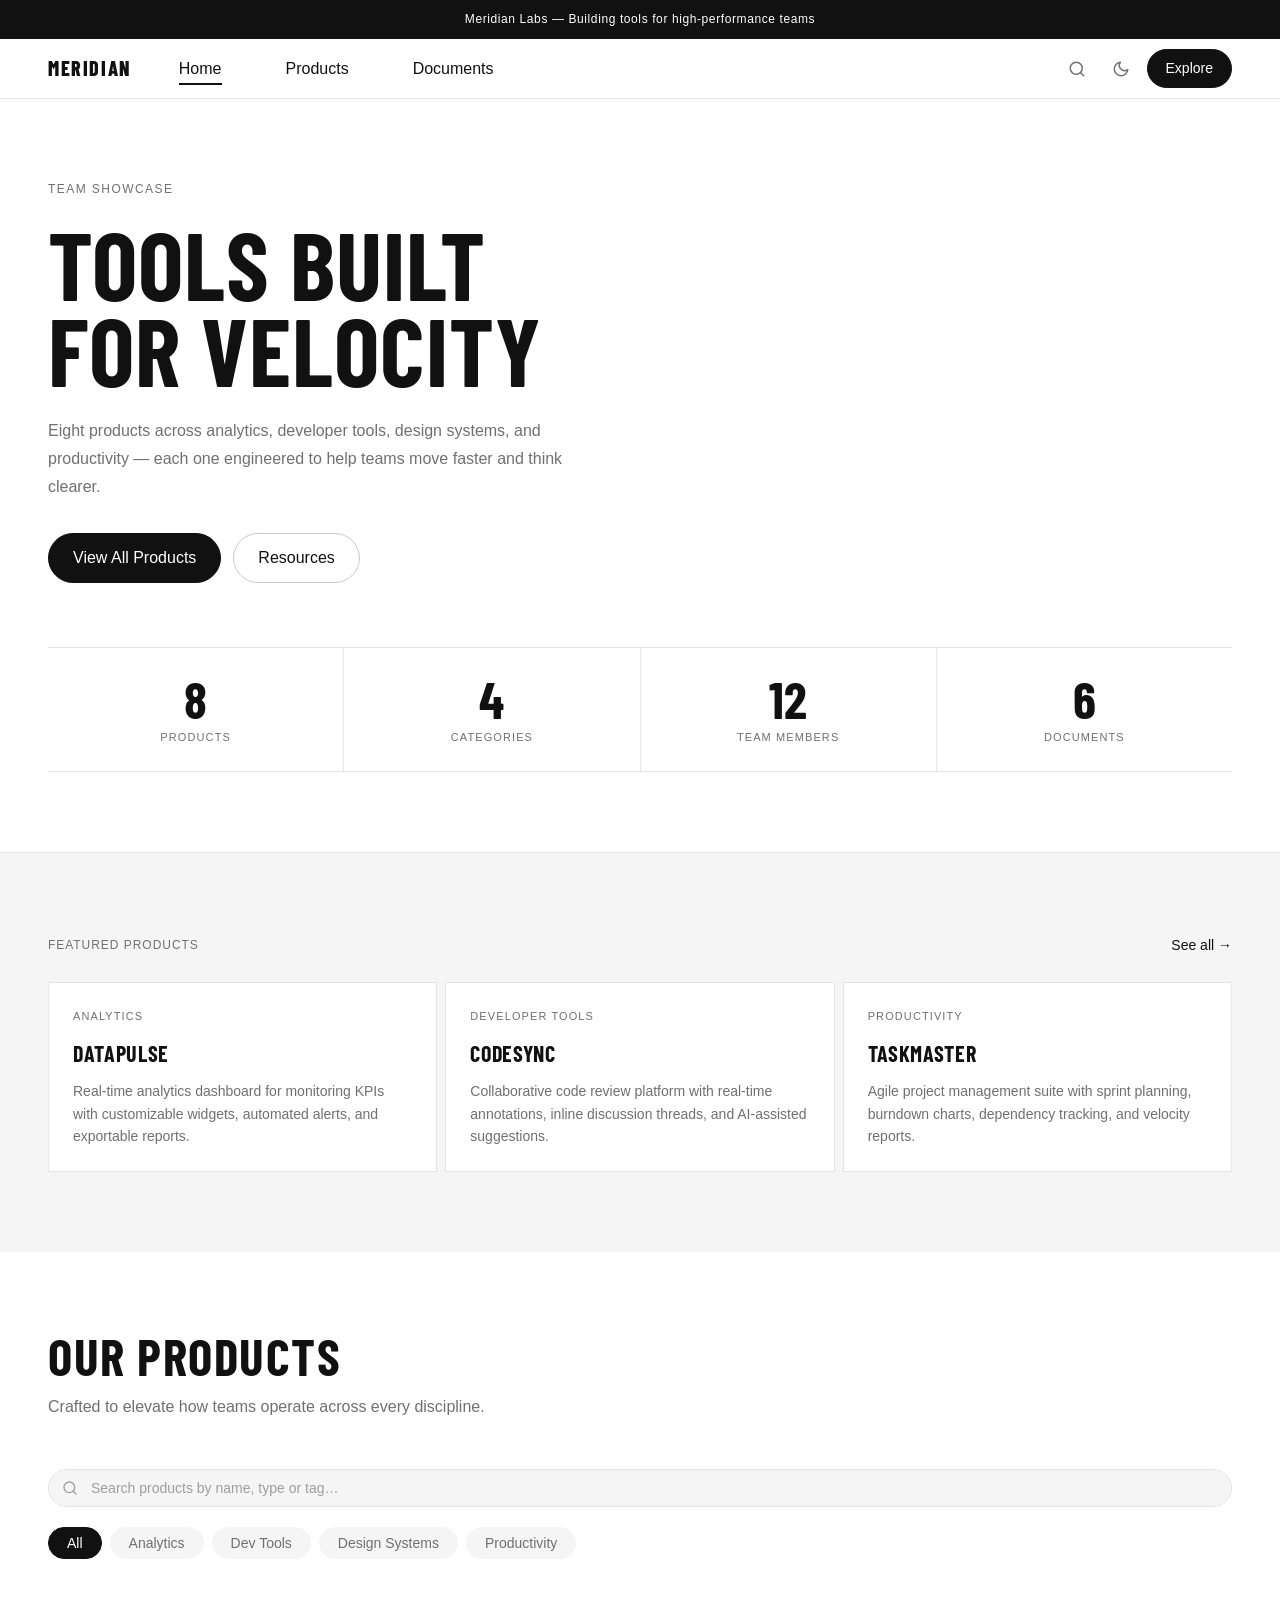
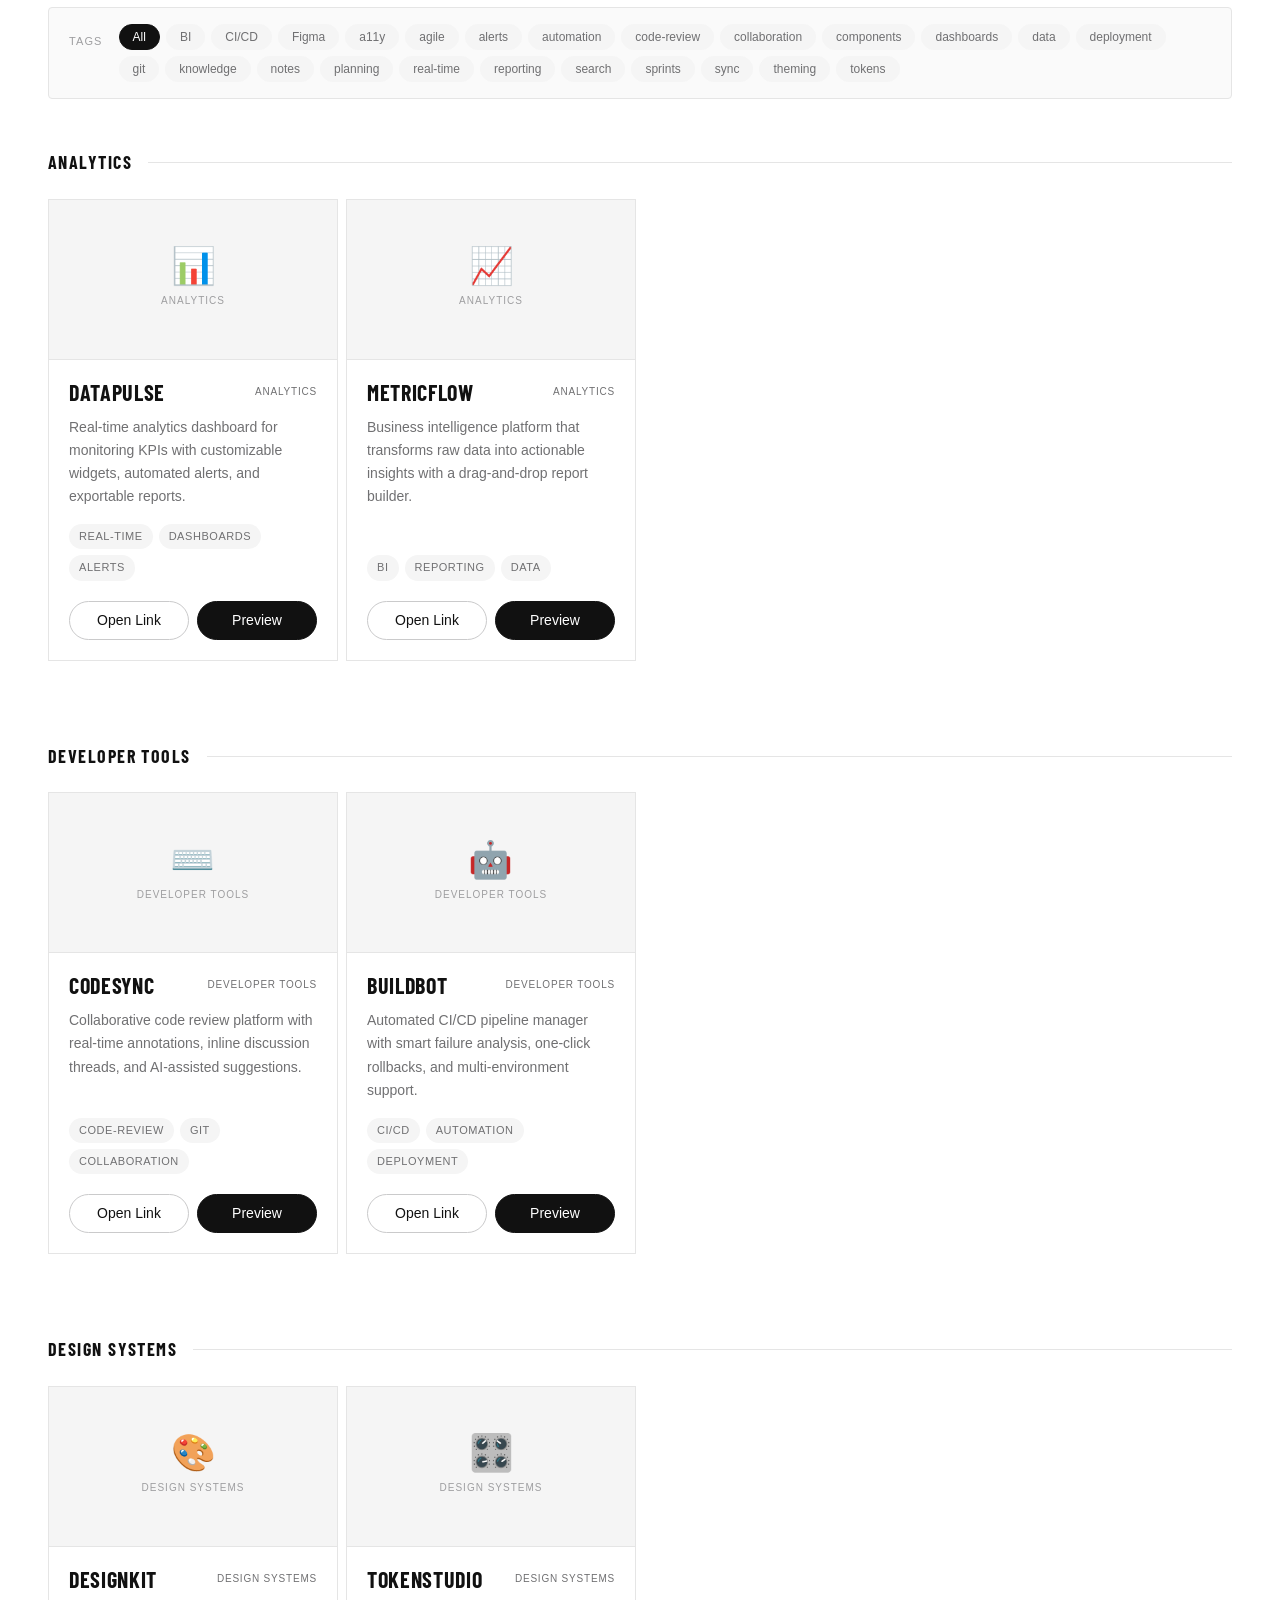
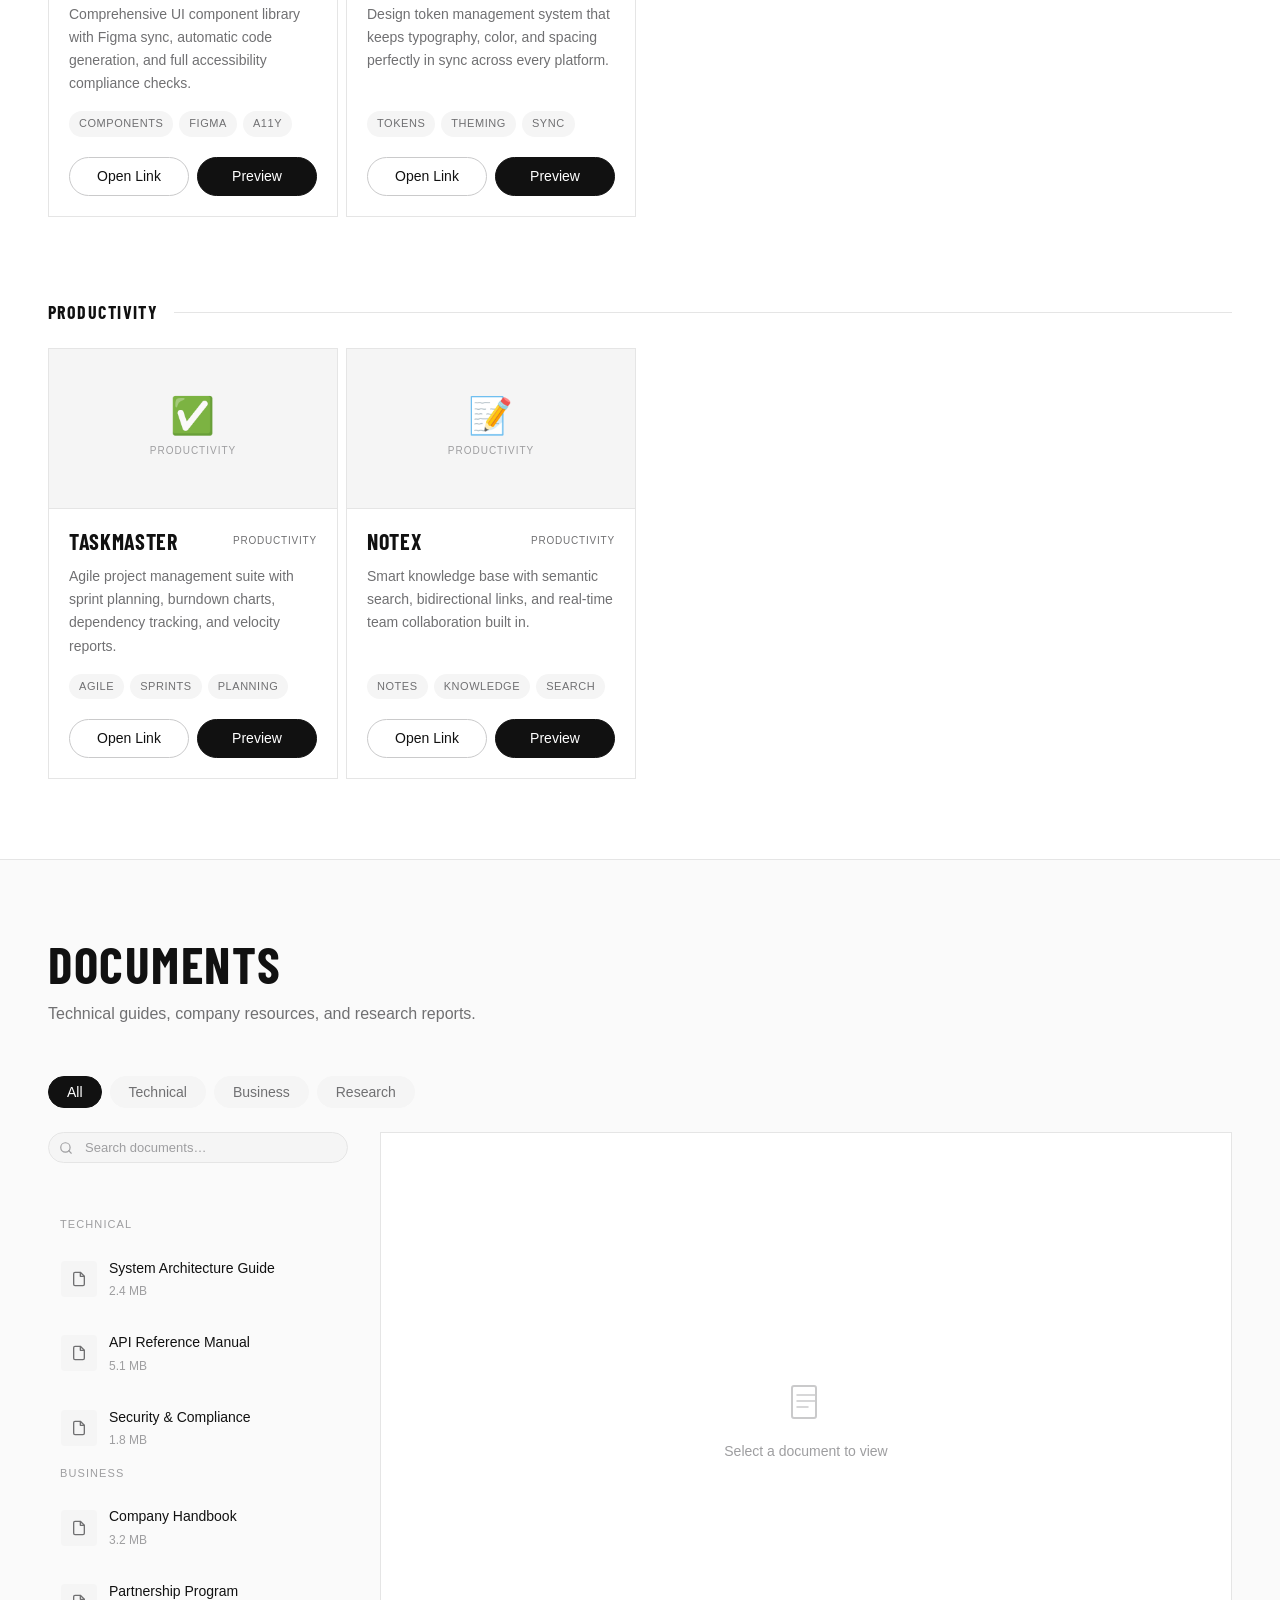
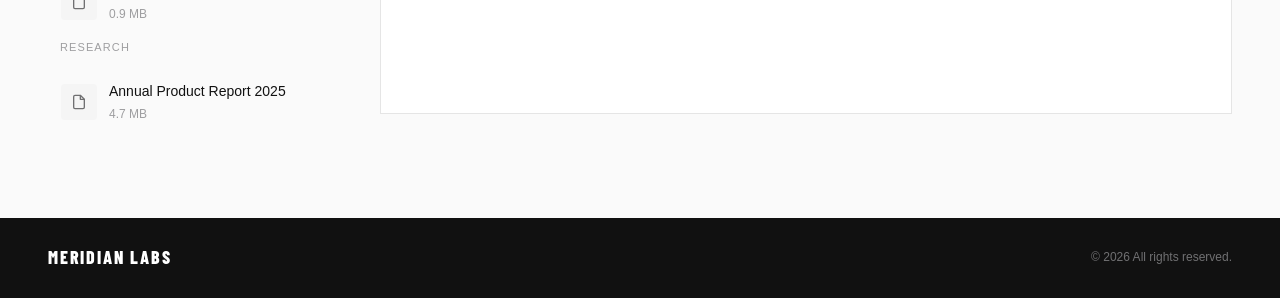
==== websitetest/index.html @ 452c9f47 "Add files via upload" ====
<!DOCTYPE html>
<html lang="en">
<head>
  <meta charset="UTF-8">
  <meta name="viewport" content="width=device-width, initial-scale=1.0">
  <title>Meridian Labs — Products &amp; Resources</title>
  <link rel="preconnect" href="https://fonts.googleapis.com">
  <link rel="preconnect" href="https://fonts.gstatic.com" crossorigin>
  <link href="https://fonts.googleapis.com/css2?family=Barlow+Condensed:wght@700;800&display=swap" rel="stylesheet">
  <link rel="stylesheet" href="css/styles.css">
</head>
<body>

  <!-- Promo Banner -->
  <div class="promo-banner">
    Meridian Labs &mdash; Building tools for high-performance teams
  </div>

  <!-- Navigation -->
  <nav class="nav" id="nav">
    <div class="nav__inner">
      <a href="#home" class="nav__logo">MERIDIAN</a>
      <button class="nav__toggle" id="navToggle" aria-label="Open menu" aria-expanded="false">
        <span></span><span></span><span></span>
      </button>
      <ul class="nav__links" id="navLinks" role="list">
        <li><a href="#home" class="nav__link active" data-section="home">Home</a></li>
        <li><a href="#products" class="nav__link" data-section="products">Products</a></li>
        <li><a href="#documents" class="nav__link" data-section="documents">Documents</a></li>
      </ul>
      <div class="nav__actions">
        <button class="nav__icon-btn" id="globalSearchBtn" aria-label="Search">
          <svg width="18" height="18" viewBox="0 0 24 24" fill="none" stroke="currentColor" stroke-width="2" stroke-linecap="round" stroke-linejoin="round">
            <circle cx="11" cy="11" r="8"/><line x1="21" y1="21" x2="16.65" y2="16.65"/>
          </svg>
        </button>
        <button class="nav__icon-btn" id="darkModeToggle" aria-label="Switch to dark mode">
          <svg width="18" height="18" viewBox="0 0 24 24" fill="none" stroke="currentColor" stroke-width="2" stroke-linecap="round" stroke-linejoin="round">
            <path d="M21 12.79A9 9 0 1 1 11.21 3 7 7 0 0 0 21 12.79z"/>
          </svg>
        </button>
        <a href="#products" class="btn btn--pill btn--sm btn--dark nav__cta">Explore</a>
      </div>
    </div>
  </nav>

  <!-- Hero -->
  <section id="home" class="hero">
    <div class="container">
      <p class="hero__label">Team Showcase</p>
      <h1 class="hero__title">TOOLS BUILT<br>FOR VELOCITY</h1>
      <p class="hero__sub">Eight products across analytics, developer tools, design systems, and productivity &mdash; each one engineered to help teams move faster and think clearer.</p>
      <div class="hero__actions">
        <a href="#products" class="btn btn--pill btn--dark">View All Products</a>
        <a href="#documents" class="btn btn--pill btn--outline">Resources</a>
      </div>
      <div class="hero__metrics">
        <div class="metric">
          <span class="metric__n">8</span>
          <span class="metric__l">Products</span>
        </div>
        <div class="metric">
          <span class="metric__n">4</span>
          <span class="metric__l">Categories</span>
        </div>
        <div class="metric">
          <span class="metric__n">12</span>
          <span class="metric__l">Team Members</span>
        </div>
        <div class="metric">
          <span class="metric__n">6</span>
          <span class="metric__l">Documents</span>
        </div>
      </div>
    </div>

    <!-- Featured Band -->
    <div class="featured-band">
      <div class="container">
        <div class="featured-band__header">
          <span class="label-upper">Featured Products</span>
          <a href="#products" class="link-arrow">See all &rarr;</a>
        </div>
        <div class="featured-band__grid" id="featuredGrid"></div>
      </div>
    </div>
  </section>

  <!-- Products -->
  <section id="products" class="section">
    <div class="container">
      <div class="section__head">
        <h2 class="section__title">OUR PRODUCTS</h2>
        <p class="section__sub">Crafted to elevate how teams operate across every discipline.</p>
      </div>

      <div class="search-bar-wrap">
        <div class="search-input-wrap">
          <svg class="search-icon" width="16" height="16" viewBox="0 0 24 24" fill="none" stroke="currentColor" stroke-width="2" stroke-linecap="round" stroke-linejoin="round" aria-hidden="true">
            <circle cx="11" cy="11" r="8"/><line x1="21" y1="21" x2="16.65" y2="16.65"/>
          </svg>
          <input type="search" id="productSearch" class="search-input" placeholder="Search products by name, type or tag…" autocomplete="off" spellcheck="false">
          <button class="search-clear" id="productSearchClear" hidden aria-label="Clear search">&times;</button>
        </div>
      </div>

      <div class="filter-bar" id="typeFilterBar" role="group" aria-label="Filter by category">
        <button class="filter-pill active" data-filter="all">All</button>
        <button class="filter-pill" data-filter="Analytics">Analytics</button>
        <button class="filter-pill" data-filter="Developer Tools">Dev Tools</button>
        <button class="filter-pill" data-filter="Design Systems">Design Systems</button>
        <button class="filter-pill" data-filter="Productivity">Productivity</button>
      </div>

      <div id="tagFilterWrap"></div>

      <div id="productsGrid"></div>
    </div>
  </section>

  <!-- Documents -->
  <section id="documents" class="section section--alt">
    <div class="container">
      <div class="section__head">
        <h2 class="section__title">DOCUMENTS</h2>
        <p class="section__sub">Technical guides, company resources, and research reports.</p>
      </div>

      <div class="filter-bar" id="docFilterBar" role="group" aria-label="Filter documents by topic"></div>

      <div class="docs-layout">
        <aside class="docs-list">
          <div class="search-input-wrap search-input-wrap--sm">
            <svg class="search-icon" width="14" height="14" viewBox="0 0 24 24" fill="none" stroke="currentColor" stroke-width="2" stroke-linecap="round" stroke-linejoin="round" aria-hidden="true">
              <circle cx="11" cy="11" r="8"/><line x1="21" y1="21" x2="16.65" y2="16.65"/>
            </svg>
            <input type="search" id="docSearch" class="search-input search-input--sm" placeholder="Search documents…" autocomplete="off" spellcheck="false">
            <button class="search-clear" id="docSearchClear" hidden aria-label="Clear">&times;</button>
          </div>
          <div id="docsList"></div>
        </aside>
        <div class="docs-viewer" id="docsViewer">
          <div class="docs-viewer__empty" id="viewerEmpty">
            <svg width="40" height="40" viewBox="0 0 40 40" fill="none" aria-hidden="true">
              <rect x="6" y="3" width="24" height="32" rx="2" stroke="#CACACB" stroke-width="2"/>
              <line x1="11" y1="12" x2="29" y2="12" stroke="#CACACB" stroke-width="1.5" stroke-linecap="round"/>
              <line x1="11" y1="18" x2="29" y2="18" stroke="#CACACB" stroke-width="1.5" stroke-linecap="round"/>
              <line x1="11" y1="24" x2="22" y2="24" stroke="#CACACB" stroke-width="1.5" stroke-linecap="round"/>
            </svg>
            <p>Select a document to view</p>
          </div>
          <div class="docs-viewer__active" id="viewerActive" hidden>
            <div class="docs-viewer__bar">
              <div class="docs-viewer__meta">
                <span class="docs-viewer__title" id="viewerTitle"></span>
                <span class="label-upper docs-viewer__cat" id="viewerCat"></span>
              </div>
              <div class="docs-viewer__controls">
                <a class="btn btn--pill btn--outline btn--sm" id="viewerDownload" href="#" target="_blank">Download</a>
                <button class="btn btn--pill btn--outline btn--sm" id="viewerClose">Close</button>
              </div>
            </div>
            <div class="docs-viewer__frame" >
              <iframe id="viewerFrame" src="" title="Document preview" loading="lazy" frameborder="0"></iframe>
            </div>
          </div>
        </div>
      </div>
    </div>
  </section>

  <!-- Footer -->
  <footer class="footer">
    <div class="container footer__inner">
      <span class="footer__brand">MERIDIAN LABS</span>
      <span class="footer__copy">&copy; 2026 All rights reserved.</span>
    </div>
  </footer>

  <!-- Preview Modal -->
  <div class="modal" id="previewModal" role="dialog" aria-modal="true" aria-labelledby="modalTitle" hidden>
    <div class="modal__scrim" id="modalScrim"></div>
    <div class="modal__box">
      <div class="modal__bar">
        <h2 class="modal__title" id="modalTitle"></h2>
        <div class="modal__bar-right">
          <a class="modal__ext" id="modalExt" href="#" target="_blank" rel="noopener noreferrer">Open in new tab &nearr;</a>
          <button class="modal__close" id="modalClose" aria-label="Close preview">&times;</button>
        </div>
      </div>
      <div class="modal__body">
        <iframe id="modalFrame" src="" title="Product preview" allowfullscreen frameborder="0"></iframe>
      </div>
    </div>
  </div>

  <!-- Global Search Overlay -->
  <div class="search-overlay" id="searchOverlay" hidden>
    <div class="search-overlay__backdrop" id="searchBackdrop"></div>
    <div class="search-overlay__panel">
      <div class="search-overlay__input-wrap">
        <svg class="search-icon" width="20" height="20" viewBox="0 0 24 24" fill="none" stroke="currentColor" stroke-width="2" stroke-linecap="round" stroke-linejoin="round" aria-hidden="true">
          <circle cx="11" cy="11" r="8"/><line x1="21" y1="21" x2="16.65" y2="16.65"/>
        </svg>
        <input type="search" id="globalSearchInput" class="search-overlay__input"
               placeholder="Search products and documents…" autocomplete="off" spellcheck="false" aria-label="Global search">
        <button class="search-overlay__esc" id="searchOverlayClose">ESC</button>
      </div>
      <div class="search-overlay__body" id="searchBody">
        <p class="search-overlay__hint">Start typing to search across all products and documents</p>
      </div>
    </div>
  </div>

  <script src="js/main.js"></script>
</body>
</html>
---- websitetest/css/styles.css ----
/* ==============================================
   MERIDIAN LABS — Design System: Nike Inspired
   Monochromatic · Pill Buttons · 8px Grid · No Shadows
   ============================================== */

/* ── Variables ── */
:root {
  /* Nike Podium CDS Colors */
  --black:       #111111;
  --white:       #FFFFFF;
  --grey-50:     #FAFAFA;
  --grey-100:    #F5F5F5;
  --grey-200:    #E5E5E5;
  --grey-300:    #CACACB;
  --grey-500:    #707072;
  --grey-700:    #39393B;
  --grey-800:    #28282A;
  --grey-900:    #1F1F21;

  --text-primary:   #111111;
  --text-secondary: #707072;
  --text-disabled:  #9E9EA0;
  --border:         #CACACB;

  /* Typography */
  --font-display: 'Barlow Condensed', 'Impact', 'Arial Narrow', Arial, sans-serif;
  --font-body:    'Helvetica Neue', Helvetica, Arial, sans-serif;

  /* 8px spacing grid */
  --sp1:  4px;
  --sp2:  8px;
  --sp3:  12px;
  --sp4:  16px;
  --sp5:  20px;
  --sp6:  24px;
  --sp7:  32px;
  --sp8:  48px;
  --sp9:  64px;
  --sp10: 80px;

  /* Layout */
  --nav-h:    60px;
  --max-w:    1440px;
  --pad-x:    48px;
}

/* ── Reset ── */
*, *::before, *::after { box-sizing: border-box; margin: 0; padding: 0; }
[hidden] { display: none !important; }
html { scroll-behavior: smooth; }
body {
  background: var(--white);
  color: var(--text-primary);
  font-family: var(--font-body);
  font-size: 16px;
  line-height: 1.75;
  -webkit-font-smoothing: antialiased;
  -moz-osx-font-smoothing: grayscale;
}
img { max-width: 100%; display: block; }
a { color: inherit; text-decoration: none; }
button { cursor: pointer; font-family: inherit; border: none; background: none; }
ul { list-style: none; }

/* ── Container ── */
.container {
  width: 100%;
  max-width: var(--max-w);
  margin: 0 auto;
  padding: 0 var(--pad-x);
}

/* ── Utility ── */
.label-upper {
  font-family: var(--font-body);
  font-size: 12px;
  font-weight: 500;
  letter-spacing: 0.08em;
  text-transform: uppercase;
  color: var(--text-secondary);
}

.link-arrow {
  font-size: 14px;
  font-weight: 500;
  color: var(--black);
  transition: color 200ms ease;
}
.link-arrow:hover { color: var(--text-secondary); }

/* ── Buttons ── */
.btn {
  display: inline-flex;
  align-items: center;
  justify-content: center;
  gap: var(--sp2);
  font-family: var(--font-body);
  font-size: 16px;
  font-weight: 500;
  line-height: 1.5;
  padding: 12px 24px;
  border: none;
  cursor: pointer;
  white-space: nowrap;
  text-decoration: none;
  transition: background 200ms ease, color 200ms ease, border-color 200ms ease;
}

.btn--pill { border-radius: 30px; }
.btn--sm   { font-size: 14px; padding: 8px 18px; }

.btn--dark {
  background: var(--black);
  color: var(--white);
  border: 1.5px solid var(--black);
}
.btn--dark:hover { background: var(--grey-500); border-color: var(--grey-500); }

.btn--outline {
  background: transparent;
  color: var(--black);
  border: 1.5px solid var(--border);
}
.btn--outline:hover { border-color: var(--text-secondary); background: var(--grey-200); }

/* ── Promo Banner ── */
.promo-banner {
  background: var(--black);
  color: var(--white);
  text-align: center;
  font-size: 12px;
  font-weight: 500;
  letter-spacing: 0.05em;
  padding: 9px var(--pad-x);
}

/* ── Navigation ── */
.nav {
  position: sticky;
  top: 0;
  z-index: 200;
  background: var(--white);
  height: var(--nav-h);
  border-bottom: 1px solid var(--grey-200);
}

.nav__inner {
  display: flex;
  align-items: center;
  gap: var(--sp8);
  height: 100%;
  max-width: var(--max-w);
  margin: 0 auto;
  padding: 0 var(--pad-x);
}

.nav__logo {
  font-family: var(--font-display);
  font-size: 20px;
  font-weight: 800;
  letter-spacing: 0.08em;
  color: var(--black);
  flex-shrink: 0;
}

.nav__links {
  display: flex;
  align-items: center;
  gap: var(--sp9);
  flex: 1;
}

.nav__link {
  font-size: 16px;
  font-weight: 500;
  color: var(--text-primary);
  transition: color 200ms ease;
  position: relative;
  padding-bottom: 2px;
}
.nav__link::after {
  content: '';
  position: absolute;
  bottom: -6px;
  left: 0;
  width: 0;
  height: 2px;
  background: var(--black);
  transition: width 200ms ease;
}
.nav__link:hover { color: var(--text-secondary); }
.nav__link.active::after,
.nav__link:hover::after { width: 100%; }

.nav__cta { margin-left: auto; }

.nav__toggle {
  display: none;
  flex-direction: column;
  gap: 5px;
  padding: 8px;
  margin-left: auto;
}
.nav__toggle span {
  display: block;
  width: 22px;
  height: 2px;
  background: var(--black);
  border-radius: 2px;
  transition: all 200ms;
}

/* ── Hero ── */
.hero { padding: var(--sp10) 0 0; }

.hero__label {
  font-size: 12px;
  font-weight: 500;
  letter-spacing: 0.12em;
  text-transform: uppercase;
  color: var(--text-secondary);
  margin-bottom: var(--sp5);
}

.hero__title {
  font-family: var(--font-display);
  font-size: clamp(64px, 8vw, 96px);
  font-weight: 700;
  line-height: 0.90;
  letter-spacing: 0.01em;
  text-transform: uppercase;
  color: var(--black);
  margin-bottom: var(--sp6);
}

.hero__sub {
  font-size: 16px;
  font-weight: 400;
  color: var(--text-secondary);
  max-width: 520px;
  line-height: 1.75;
  margin-bottom: var(--sp7);
}

.hero__actions {
  display: flex;
  flex-wrap: wrap;
  gap: var(--sp3);
  margin-bottom: var(--sp9);
}

.hero__metrics {
  display: flex;
  border-top: 1px solid var(--grey-200);
  border-bottom: 1px solid var(--grey-200);
  margin-bottom: var(--sp10);
}
.metric {
  flex: 1;
  display: flex;
  flex-direction: column;
  align-items: center;
  padding: var(--sp6) var(--sp4);
  border-right: 1px solid var(--grey-200);
}
.metric:last-child { border-right: none; }
.metric__n {
  font-family: var(--font-display);
  font-size: 52px;
  font-weight: 700;
  line-height: 1;
  color: var(--black);
}
.metric__l {
  font-size: 11px;
  font-weight: 500;
  text-transform: uppercase;
  letter-spacing: 0.1em;
  color: var(--text-secondary);
  margin-top: 4px;
}

/* ── Featured Band ── */
.featured-band {
  background: var(--grey-100);
  padding: var(--sp10) 0;
  border-top: 1px solid var(--grey-200);
}
.featured-band__header {
  display: flex;
  align-items: center;
  justify-content: space-between;
  margin-bottom: var(--sp6);
}
.featured-band__grid {
  display: grid;
  grid-template-columns: repeat(3, 1fr);
  gap: var(--sp2);
}
.mini-card {
  background: var(--white);
  padding: var(--sp6);
  border: 1px solid var(--grey-200);
  transition: border-color 200ms;
}
.mini-card:hover { border-color: var(--grey-500); }

.mini-card__cat {
  font-size: 11px;
  font-weight: 500;
  text-transform: uppercase;
  letter-spacing: 0.1em;
  color: var(--text-secondary);
  margin-bottom: var(--sp2);
}
.mini-card__title {
  font-family: var(--font-display);
  font-size: 22px;
  font-weight: 700;
  text-transform: uppercase;
  letter-spacing: 0.03em;
  color: var(--black);
  margin-bottom: var(--sp2);
}
.mini-card__desc {
  font-size: 14px;
  color: var(--text-secondary);
  line-height: 1.6;
}

/* ── Section ── */
.section { padding: var(--sp10) 0; }
.section--alt { background: var(--grey-50); border-top: 1px solid var(--grey-200); }

.section__head { margin-bottom: var(--sp8); }
.section__title {
  font-family: var(--font-display);
  font-size: clamp(36px, 4vw, 56px);
  font-weight: 700;
  line-height: 0.95;
  letter-spacing: 0.03em;
  text-transform: uppercase;
  color: var(--black);
  margin-bottom: var(--sp3);
}
.section__sub {
  font-size: 16px;
  color: var(--text-secondary);
  max-width: 480px;
}

/* ── Filter Bar ── */
.filter-bar {
  display: flex;
  flex-wrap: wrap;
  gap: var(--sp2);
  margin-bottom: var(--sp8);
}
.filter-pill {
  padding: 7px 18px;
  border-radius: 30px;
  font-size: 14px;
  font-weight: 500;
  font-family: var(--font-body);
  color: var(--text-secondary);
  background: var(--grey-100);
  border: 1.5px solid var(--grey-100);
  transition: background 200ms, color 200ms, border-color 200ms;
  cursor: pointer;
}
.filter-pill:hover { border-color: var(--grey-300); color: var(--black); }
.filter-pill.active { background: var(--black); border-color: var(--black); color: var(--white); }

/* ── Tag Filter (secondary) ── */
#tagFilterWrap { margin-bottom: var(--sp8); }

.tag-filter-bar {
  display: flex;
  align-items: flex-start;
  gap: var(--sp4);
  padding: var(--sp4) var(--sp5);
  background: var(--grey-50);
  border: 1px solid var(--grey-200);
  border-radius: 4px;
}

.tag-filter-label {
  font-size: 11px;
  font-weight: 500;
  text-transform: uppercase;
  letter-spacing: 0.1em;
  color: var(--text-disabled);
  white-space: nowrap;
  padding-top: 8px;
  flex-shrink: 0;
}

.filter-bar--tags {
  flex: 1;
  margin-bottom: 0;
  gap: 6px;
}

.filter-pill--sm {
  padding: 5px 13px;
  font-size: 12px;
  border-radius: 30px;
}

/* ── Doc Filter ── */
#docFilterBar { margin-bottom: var(--sp6); }

.docs-topic.hidden { display: none; }

/* ── Products Grid ── */
.products-grid-wrap {
  display: flex;
  flex-direction: column;
  gap: var(--sp10);
}
.product-group.hidden { display: none; }

.product-group__divider {
  display: flex;
  align-items: center;
  gap: var(--sp4);
  margin-bottom: var(--sp5);
}
.product-group__name {
  font-family: var(--font-display);
  font-size: 18px;
  font-weight: 700;
  text-transform: uppercase;
  letter-spacing: 0.08em;
  color: var(--black);
  white-space: nowrap;
}
.product-group__line {
  flex: 1;
  height: 1px;
  background: var(--grey-200);
}

.product-group__grid {
  display: grid;
  grid-template-columns: repeat(auto-fill, minmax(280px, 1fr));
  gap: 8px;
}

/* ── Product Card ── */
.product-card {
  background: var(--white);
  border: 1px solid var(--grey-200);
  display: flex;
  flex-direction: column;
  transition: border-color 200ms;
}
.product-card:hover { border-color: var(--grey-500); }

.product-card__thumb {
  height: 160px;
  background: var(--grey-100);
  display: flex;
  align-items: center;
  justify-content: center;
  overflow: hidden;
  border-bottom: 1px solid var(--grey-200);
}
.product-card__thumb img { width: 100%; height: 100%; object-fit: cover; }

.product-card__placeholder {
  display: flex;
  flex-direction: column;
  align-items: center;
  gap: 8px;
}
.product-card__placeholder-icon {
  font-size: 36px;
  line-height: 1;
  user-select: none;
}
.product-card__placeholder-label {
  font-size: 10px;
  font-weight: 500;
  text-transform: uppercase;
  letter-spacing: 0.1em;
  color: var(--text-disabled);
}

.product-card__body {
  padding: var(--sp5);
  flex: 1;
  display: flex;
  flex-direction: column;
}
.product-card__row {
  display: flex;
  align-items: flex-start;
  justify-content: space-between;
  gap: var(--sp2);
  margin-bottom: var(--sp3);
}
.product-card__title {
  font-family: var(--font-display);
  font-size: 22px;
  font-weight: 700;
  text-transform: uppercase;
  letter-spacing: 0.03em;
  color: var(--black);
  line-height: 1.1;
}
.product-card__type {
  font-size: 10px;
  font-weight: 500;
  text-transform: uppercase;
  letter-spacing: 0.08em;
  color: var(--text-secondary);
  white-space: nowrap;
  flex-shrink: 0;
  margin-top: 3px;
}
.product-card__desc {
  font-size: 14px;
  color: var(--text-secondary);
  line-height: 1.65;
  flex: 1;
  margin-bottom: var(--sp4);
}
.product-card__tags {
  display: flex;
  flex-wrap: wrap;
  gap: 6px;
  margin-bottom: var(--sp5);
}
.tag {
  font-size: 11px;
  font-weight: 500;
  text-transform: uppercase;
  letter-spacing: 0.05em;
  color: var(--text-secondary);
  background: var(--grey-100);
  padding: 3px 10px;
  border-radius: 30px;
}
.product-card__actions {
  display: flex;
  gap: var(--sp2);
  margin-top: auto;
}
.product-card__actions .btn { flex: 1; }

/* ── Documents ── */
.docs-layout {
  display: grid;
  grid-template-columns: 300px 1fr;
  gap: var(--sp7);
  align-items: start;
}

.docs-list {
  position: sticky;
  top: calc(var(--nav-h) + var(--sp6));
  display: flex;
  flex-direction: column;
  gap: var(--sp7);
}
.docs-topic__label {
  font-size: 11px;
  font-weight: 500;
  text-transform: uppercase;
  letter-spacing: 0.1em;
  color: var(--text-disabled);
  margin-bottom: var(--sp2);
  padding: 0 var(--sp3);
}
.docs-topic__items {
  display: flex;
  flex-direction: column;
  gap: 2px;
}

.doc-item {
  display: flex;
  align-items: center;
  gap: var(--sp3);
  padding: var(--sp3);
  cursor: pointer;
  border: 1px solid transparent;
  border-radius: 4px;
  transition: background 150ms, border-color 150ms;
}
.doc-item:hover { background: var(--grey-100); border-color: var(--grey-200); }
.doc-item.active { background: var(--white); border-color: var(--border); }

.doc-item__icon {
  width: 36px;
  height: 36px;
  background: var(--grey-100);
  border-radius: 4px;
  display: flex;
  align-items: center;
  justify-content: center;
  flex-shrink: 0;
  color: var(--text-secondary);
  transition: background 150ms, color 150ms;
}
.doc-item.active .doc-item__icon { background: var(--black); color: var(--white); }

.doc-item__name {
  font-size: 14px;
  font-weight: 500;
  color: var(--black);
  overflow: hidden;
  text-overflow: ellipsis;
  white-space: nowrap;
}
.doc-item__size {
  font-size: 12px;
  color: var(--text-disabled);
  margin-top: 1px;
}

/* Viewer */
.docs-viewer {
  background: var(--white);
  border: 1px solid var(--grey-200);
  min-height: 580px;
  display: flex;
  flex-direction: column;
}
.docs-viewer__empty {
  flex: 1;
  display: flex;
  flex-direction: column;
  align-items: center;
  justify-content: center;
  gap: var(--sp4);
  color: var(--text-disabled);
  font-size: 14px;
  padding: var(--sp10);
  min-height: 580px;
}

.docs-viewer__active { display: flex; flex-direction: column; height: 100%; }

.docs-viewer__bar {
  display: flex;
  align-items: center;
  justify-content: space-between;
  padding: var(--sp4) var(--sp5);
  border-bottom: 1px solid var(--grey-200);
  gap: var(--sp4);
  flex-wrap: wrap;
}
.docs-viewer__meta { display: flex; align-items: center; gap: var(--sp3); flex-wrap: wrap; }
.docs-viewer__title { font-size: 15px; font-weight: 500; color: var(--black); }
.docs-viewer__cat { color: var(--text-disabled); }
.docs-viewer__controls { display: flex; gap: var(--sp2); flex-shrink: 0; }

.docs-viewer__frame { flex: 1; min-height: 520px; }
.docs-viewer__frame iframe { width: 100%; height: 100%; min-height: 520px; display: block; border: none; }

/* ── Modal ── */
.modal {
  position: fixed;
  inset: 0;
  z-index: 500;
  display: flex;
  align-items: center;
  justify-content: center;
  padding: var(--sp6);
}
.modal[hidden] { display: none; }

.modal__scrim {
  position: absolute;
  inset: 0;
  background: rgba(17, 17, 17, 0.72);
}
.modal__box {
  position: relative;
  z-index: 1;
  background: var(--white);
  width: 100%;
  max-width: 1000px;
  height: 80vh;
  display: flex;
  flex-direction: column;
}
.modal__bar {
  display: flex;
  align-items: center;
  padding: var(--sp4) var(--sp5);
  border-bottom: 1px solid var(--grey-200);
  gap: var(--sp4);
}
.modal__title {
  font-family: var(--font-display);
  font-size: 20px;
  font-weight: 700;
  text-transform: uppercase;
  letter-spacing: 0.05em;
  flex: 1;
}
.modal__bar-right { display: flex; align-items: center; gap: var(--sp3); }
.modal__ext {
  font-size: 13px;
  font-weight: 500;
  color: var(--text-secondary);
  transition: color 200ms;
}
.modal__ext:hover { color: var(--black); }
.modal__close {
  width: 32px;
  height: 32px;
  display: flex;
  align-items: center;
  justify-content: center;
  font-size: 18px;
  color: var(--text-secondary);
  border-radius: 30px;
  transition: background 200ms, color 200ms;
}
.modal__close:hover { background: var(--grey-100); color: var(--black); }

.modal__body { flex: 1; overflow: hidden; }
.modal__body iframe { width: 100%; height: 100%; display: block; border: none; }

/* ── Footer ── */
.footer { background: var(--black); padding: var(--sp6) 0; }
.footer__inner {
  display: flex;
  align-items: center;
  justify-content: space-between;
  gap: var(--sp4);
  flex-wrap: wrap;
}
.footer__brand {
  font-family: var(--font-display);
  font-size: 18px;
  font-weight: 800;
  letter-spacing: 0.1em;
  color: var(--white);
}
.footer__copy { font-size: 12px; color: var(--grey-500); }

/* ── Responsive ── */
@media (max-width: 960px) {
  :root { --pad-x: 24px; }

  .docs-layout { grid-template-columns: 1fr; }
  .docs-list { position: static; }
  .featured-band__grid { grid-template-columns: repeat(2, 1fr); }
}

@media (max-width: 768px) {
  :root { --sp10: 56px; }

  .nav__cta { display: none; }
  .nav__links { display: none; }
  .nav__toggle { display: flex; }
  .nav__links.open {
    display: flex;
    flex-direction: column;
    align-items: flex-start;
    position: absolute;
    top: var(--nav-h);
    left: 0; right: 0;
    background: var(--white);
    padding: var(--sp4) var(--pad-x);
    border-bottom: 1px solid var(--grey-200);
    gap: var(--sp1);
    z-index: 199;
  }
  .nav__link { padding: 10px 0; font-size: 18px; }
  .nav__link::after { bottom: 8px; }

  .hero__metrics { flex-wrap: wrap; }
  .metric { min-width: 50%; }
  .metric:nth-child(2) { border-right: none; }

  .featured-band__grid { grid-template-columns: 1fr; }
  .product-group__grid { grid-template-columns: 1fr; }

  .modal__box { height: 90vh; }
}

@media (max-width: 480px) {
  :root { --pad-x: 16px; }

  .product-card__actions { flex-direction: column; }
  .product-card__actions .btn { flex: none; }

  .docs-viewer__bar { flex-direction: column; align-items: flex-start; }
  .docs-viewer__controls { width: 100%; }
  .docs-viewer__controls .btn { flex: 1; }
}

/* ── Nav Actions (search + dark mode + cta) ── */
.nav__actions {
  display: flex;
  align-items: center;
  gap: var(--sp2);
  margin-left: auto;
}
.nav__icon-btn {
  width: 36px;
  height: 36px;
  display: flex;
  align-items: center;
  justify-content: center;
  border-radius: 30px;
  color: var(--text-secondary);
  transition: background 200ms, color 200ms;
  flex-shrink: 0;
}
.nav__icon-btn:hover { background: var(--grey-100); color: var(--black); }

/* ── Search Inputs ── */
.search-bar-wrap { margin-bottom: var(--sp5); }

.search-input-wrap {
  position: relative;
  display: flex;
  align-items: center;
}
.search-input-wrap .search-icon {
  position: absolute;
  left: 14px;
  color: var(--text-disabled);
  pointer-events: none;
  flex-shrink: 0;
}
.search-input {
  width: 100%;
  padding: 10px 38px 10px 42px;
  background: var(--grey-100);
  border: 1.5px solid var(--grey-200);
  border-radius: 30px;
  font-family: var(--font-body);
  font-size: 14px;
  color: var(--text-primary);
  outline: none;
  transition: border-color 200ms, background 200ms;
  -webkit-appearance: none;
  appearance: none;
}
.search-input:focus { border-color: var(--black); background: var(--white); }
.search-input::placeholder { color: var(--text-disabled); }
.search-input::-webkit-search-cancel-button { display: none; }

.search-input--sm { padding: 7px 32px 7px 36px; font-size: 13px; }
.search-input-wrap--sm { margin-bottom: var(--sp5); }
.search-input-wrap--sm .search-icon { left: 11px; }

.search-clear {
  position: absolute;
  right: 11px;
  width: 22px;
  height: 22px;
  display: flex;
  align-items: center;
  justify-content: center;
  font-size: 15px;
  color: var(--text-secondary);
  border-radius: 50%;
  transition: background 150ms, color 150ms;
}
.search-clear:hover { background: var(--grey-200); color: var(--black); }

/* No results */
.products-no-results {
  padding: var(--sp10) 0;
  text-align: center;
  color: var(--text-secondary);
}
.products-no-results__title {
  font-family: var(--font-display);
  font-size: 32px;
  font-weight: 700;
  text-transform: uppercase;
  color: var(--black);
  margin-bottom: var(--sp3);
}

/* ── Global Search Overlay ── */
.search-overlay {
  position: fixed;
  inset: 0;
  z-index: 400;
}
.search-overlay__backdrop {
  position: absolute;
  inset: 0;
  background: rgba(17, 17, 17, 0.65);
  backdrop-filter: blur(6px);
  -webkit-backdrop-filter: blur(6px);
}
.search-overlay__panel {
  position: absolute;
  top: 80px;
  left: 50%;
  transform: translateX(-50%);
  width: calc(100% - 48px);
  max-width: 680px;
  background: var(--white);
  border: 1px solid var(--grey-200);
  border-radius: 12px;
  overflow: hidden;
}
.search-overlay__input-wrap {
  display: flex;
  align-items: center;
  gap: var(--sp3);
  padding: var(--sp4) var(--sp5);
  border-bottom: 1px solid var(--grey-200);
}
.search-overlay__input-wrap .search-icon { color: var(--text-secondary); flex-shrink: 0; }
.search-overlay__input {
  flex: 1;
  border: none;
  outline: none;
  background: transparent;
  font-family: var(--font-body);
  font-size: 16px;
  color: var(--text-primary);
  -webkit-appearance: none;
  appearance: none;
  min-width: 0;
}
.search-overlay__input::placeholder { color: var(--text-disabled); }
.search-overlay__input::-webkit-search-cancel-button { display: none; }

.search-overlay__esc {
  font-size: 11px;
  font-weight: 600;
  letter-spacing: 0.06em;
  color: var(--text-disabled);
  background: var(--grey-100);
  border: 1px solid var(--grey-200);
  border-radius: 4px;
  padding: 3px 7px;
  flex-shrink: 0;
  cursor: pointer;
  transition: color 150ms, background 150ms;
}
.search-overlay__esc:hover { color: var(--text-primary); background: var(--grey-200); }

.search-overlay__body {
  max-height: 440px;
  overflow-y: auto;
  padding: var(--sp4) var(--sp5);
}
.search-overlay__hint {
  font-size: 14px;
  color: var(--text-disabled);
  text-align: center;
  padding: var(--sp6) 0;
}
.search-overlay__empty {
  font-size: 14px;
  color: var(--text-secondary);
  text-align: center;
  padding: var(--sp6) 0;
}
.search-results-group { margin-bottom: var(--sp6); }
.search-results-group:last-child { margin-bottom: 0; }
.search-results-group__label {
  font-size: 11px;
  font-weight: 500;
  text-transform: uppercase;
  letter-spacing: 0.1em;
  color: var(--text-disabled);
  padding-bottom: var(--sp2);
  margin-bottom: var(--sp2);
  border-bottom: 1px solid var(--grey-200);
}
.search-result-item {
  display: flex;
  align-items: center;
  gap: var(--sp4);
  padding: var(--sp3);
  border-radius: 8px;
  cursor: pointer;
  transition: background 150ms;
  color: inherit;
  text-decoration: none;
}
.search-result-item:hover { background: var(--grey-100); }
.search-result-item__icon {
  font-size: 20px;
  width: 36px;
  height: 36px;
  display: flex;
  align-items: center;
  justify-content: center;
  background: var(--grey-100);
  border-radius: 8px;
  flex-shrink: 0;
}
.search-result-item__title {
  font-size: 14px;
  font-weight: 500;
  color: var(--text-primary);
}
.search-result-item__title mark {
  background: var(--grey-200);
  color: var(--black);
  border-radius: 2px;
  padding: 0 1px;
}
.search-result-item__sub { font-size: 12px; color: var(--text-secondary); margin-top: 1px; }

/* ── Dark Mode ── */
[data-theme="dark"] { color-scheme: dark; }

[data-theme="dark"] body { background: #111111; color: #FFFFFF; }
[data-theme="dark"] .promo-banner { background: #000000; }

[data-theme="dark"] .nav { background: #1F1F21; border-color: #39393B; }
[data-theme="dark"] .nav__logo { color: #FFFFFF; }
[data-theme="dark"] .nav__link { color: #E5E5E5; }
[data-theme="dark"] .nav__link:hover { color: #9E9EA0; }
[data-theme="dark"] .nav__link::after { background: #FFFFFF; }
[data-theme="dark"] .nav__toggle span { background: #FFFFFF; }
[data-theme="dark"] .nav__links.open { background: #1F1F21; border-color: #39393B; }
[data-theme="dark"] .nav__icon-btn { color: #9E9EA0; }
[data-theme="dark"] .nav__icon-btn:hover { background: #28282A; color: #FFFFFF; }

[data-theme="dark"] .btn--dark { background: #FFFFFF; color: #111111; border-color: #FFFFFF; }
[data-theme="dark"] .btn--dark:hover { background: #E5E5E5; border-color: #E5E5E5; }
[data-theme="dark"] .btn--outline { color: #FFFFFF; border-color: #39393B; }
[data-theme="dark"] .btn--outline:hover { background: #28282A; border-color: #9E9EA0; }

[data-theme="dark"] .hero { background: #111111; }
[data-theme="dark"] .hero__title { color: #FFFFFF; }
[data-theme="dark"] .hero__label,
[data-theme="dark"] .hero__sub { color: #9E9EA0; }
[data-theme="dark"] .hero__metrics { border-color: #39393B; }
[data-theme="dark"] .metric { border-color: #39393B; }
[data-theme="dark"] .metric__n { color: #FFFFFF; }
[data-theme="dark"] .metric__l { color: #9E9EA0; }

[data-theme="dark"] .featured-band { background: #1A1A1E; border-color: #39393B; }
[data-theme="dark"] .mini-card { background: #28282A; border-color: #39393B; }
[data-theme="dark"] .mini-card:hover { border-color: #9E9EA0; }
[data-theme="dark"] .mini-card__cat,
[data-theme="dark"] .mini-card__desc { color: #9E9EA0; }
[data-theme="dark"] .mini-card__title { color: #FFFFFF; }
[data-theme="dark"] .link-arrow { color: #FFFFFF; }
[data-theme="dark"] .link-arrow:hover { color: #9E9EA0; }

[data-theme="dark"] .section { background: #111111; }
[data-theme="dark"] .section--alt { background: #1A1A1E; border-color: #39393B; }
[data-theme="dark"] .section__title { color: #FFFFFF; }
[data-theme="dark"] .section__sub { color: #9E9EA0; }
[data-theme="dark"] .label-upper { color: #9E9EA0; }

[data-theme="dark"] .filter-pill { background: #28282A; border-color: #28282A; color: #9E9EA0; }
[data-theme="dark"] .filter-pill:hover { border-color: #39393B; color: #FFFFFF; }
[data-theme="dark"] .filter-pill.active { background: #FFFFFF; border-color: #FFFFFF; color: #111111; }

[data-theme="dark"] .tag-filter-bar { background: #1F1F21; border-color: #39393B; }
[data-theme="dark"] .tag-filter-label { color: #4B4B4D; }

[data-theme="dark"] .product-group__name { color: #FFFFFF; }
[data-theme="dark"] .product-group__line { background: #39393B; }

[data-theme="dark"] .product-card { background: #1F1F21; border-color: #39393B; }
[data-theme="dark"] .product-card:hover { border-color: #9E9EA0; }
[data-theme="dark"] .product-card__thumb { background: #28282A; border-color: #39393B; }
[data-theme="dark"] .product-card__title { color: #FFFFFF; }
[data-theme="dark"] .product-card__type,
[data-theme="dark"] .product-card__desc { color: #9E9EA0; }
[data-theme="dark"] .product-card__placeholder-label { color: #4B4B4D; }
[data-theme="dark"] .tag { background: #28282A; color: #9E9EA0; }

[data-theme="dark"] .products-no-results__title { color: #FFFFFF; }
[data-theme="dark"] .products-no-results { color: #9E9EA0; }

[data-theme="dark"] .docs-topic__label { color: #4B4B4D; }
[data-theme="dark"] .doc-item:hover { background: #28282A; border-color: #39393B; }
[data-theme="dark"] .doc-item.active { background: #1F1F21; border-color: #4B4B4D; }
[data-theme="dark"] .doc-item__icon { background: #28282A; color: #9E9EA0; }
[data-theme="dark"] .doc-item.active .doc-item__icon { background: #FFFFFF; color: #111111; }
[data-theme="dark"] .doc-item__name { color: #FFFFFF; }
[data-theme="dark"] .doc-item__size { color: #4B4B4D; }

[data-theme="dark"] .docs-viewer { background: #1F1F21; border-color: #39393B; }
[data-theme="dark"] .docs-viewer__empty { color: #4B4B4D; }
[data-theme="dark"] .docs-viewer__bar { border-color: #39393B; }
[data-theme="dark"] .docs-viewer__title { color: #FFFFFF; }
[data-theme="dark"] .docs-viewer__cat { color: #4B4B4D; }

[data-theme="dark"] .modal__box { background: #1F1F21; }
[data-theme="dark"] .modal__bar { border-color: #39393B; }
[data-theme="dark"] .modal__title { color: #FFFFFF; }
[data-theme="dark"] .modal__ext { color: #9E9EA0; }
[data-theme="dark"] .modal__ext:hover { color: #FFFFFF; }
[data-theme="dark"] .modal__close:hover { background: #28282A; color: #FFFFFF; }

[data-theme="dark"] .footer { background: #000000; }
[data-theme="dark"] .footer__copy { color: #4B4B4D; }

[data-theme="dark"] .search-input { background: #28282A; border-color: #39393B; color: #FFFFFF; }
[data-theme="dark"] .search-input:focus { border-color: #9E9EA0; background: #1F1F21; }
[data-theme="dark"] .search-input::placeholder { color: #4B4B4D; }
[data-theme="dark"] .search-input-wrap .search-icon { color: #4B4B4D; }
[data-theme="dark"] .search-clear { color: #9E9EA0; }
[data-theme="dark"] .search-clear:hover { background: #39393B; color: #FFFFFF; }

[data-theme="dark"] .search-overlay__panel { background: #1F1F21; border-color: #39393B; }
[data-theme="dark"] .search-overlay__input-wrap { border-color: #39393B; }
[data-theme="dark"] .search-overlay__input-wrap .search-icon { color: #9E9EA0; }
[data-theme="dark"] .search-overlay__input { color: #FFFFFF; }
[data-theme="dark"] .search-overlay__input::placeholder { color: #4B4B4D; }
[data-theme="dark"] .search-overlay__esc { background: #28282A; border-color: #39393B; color: #4B4B4D; }
[data-theme="dark"] .search-overlay__esc:hover { background: #39393B; color: #FFFFFF; }
[data-theme="dark"] .search-overlay__hint { color: #4B4B4D; }
[data-theme="dark"] .search-overlay__empty { color: #9E9EA0; }
[data-theme="dark"] .search-results-group__label { color: #4B4B4D; border-color: #39393B; }
[data-theme="dark"] .search-result-item:hover { background: #28282A; }
[data-theme="dark"] .search-result-item__icon { background: #28282A; }
[data-theme="dark"] .search-result-item__title { color: #FFFFFF; }
[data-theme="dark"] .search-result-item__title mark { background: #39393B; color: #FFFFFF; }
[data-theme="dark"] .search-result-item__sub { color: #9E9EA0; }
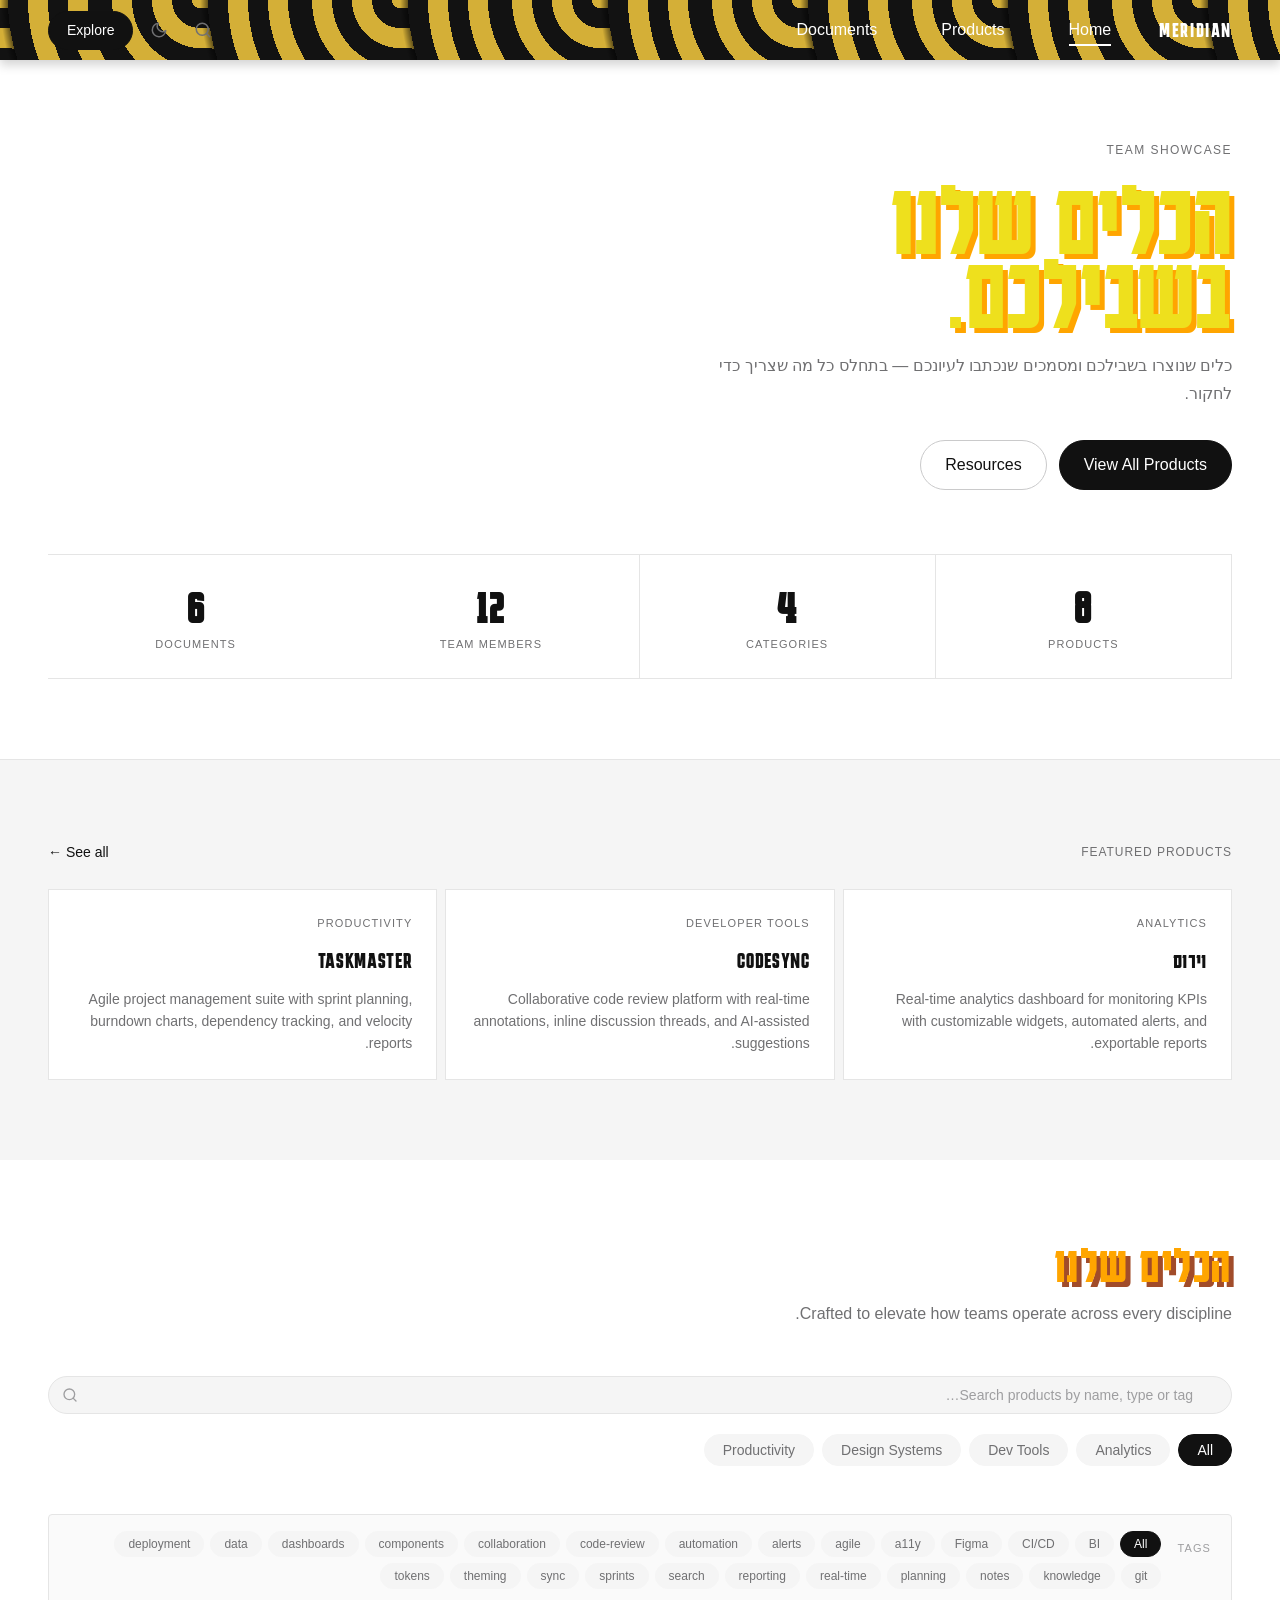
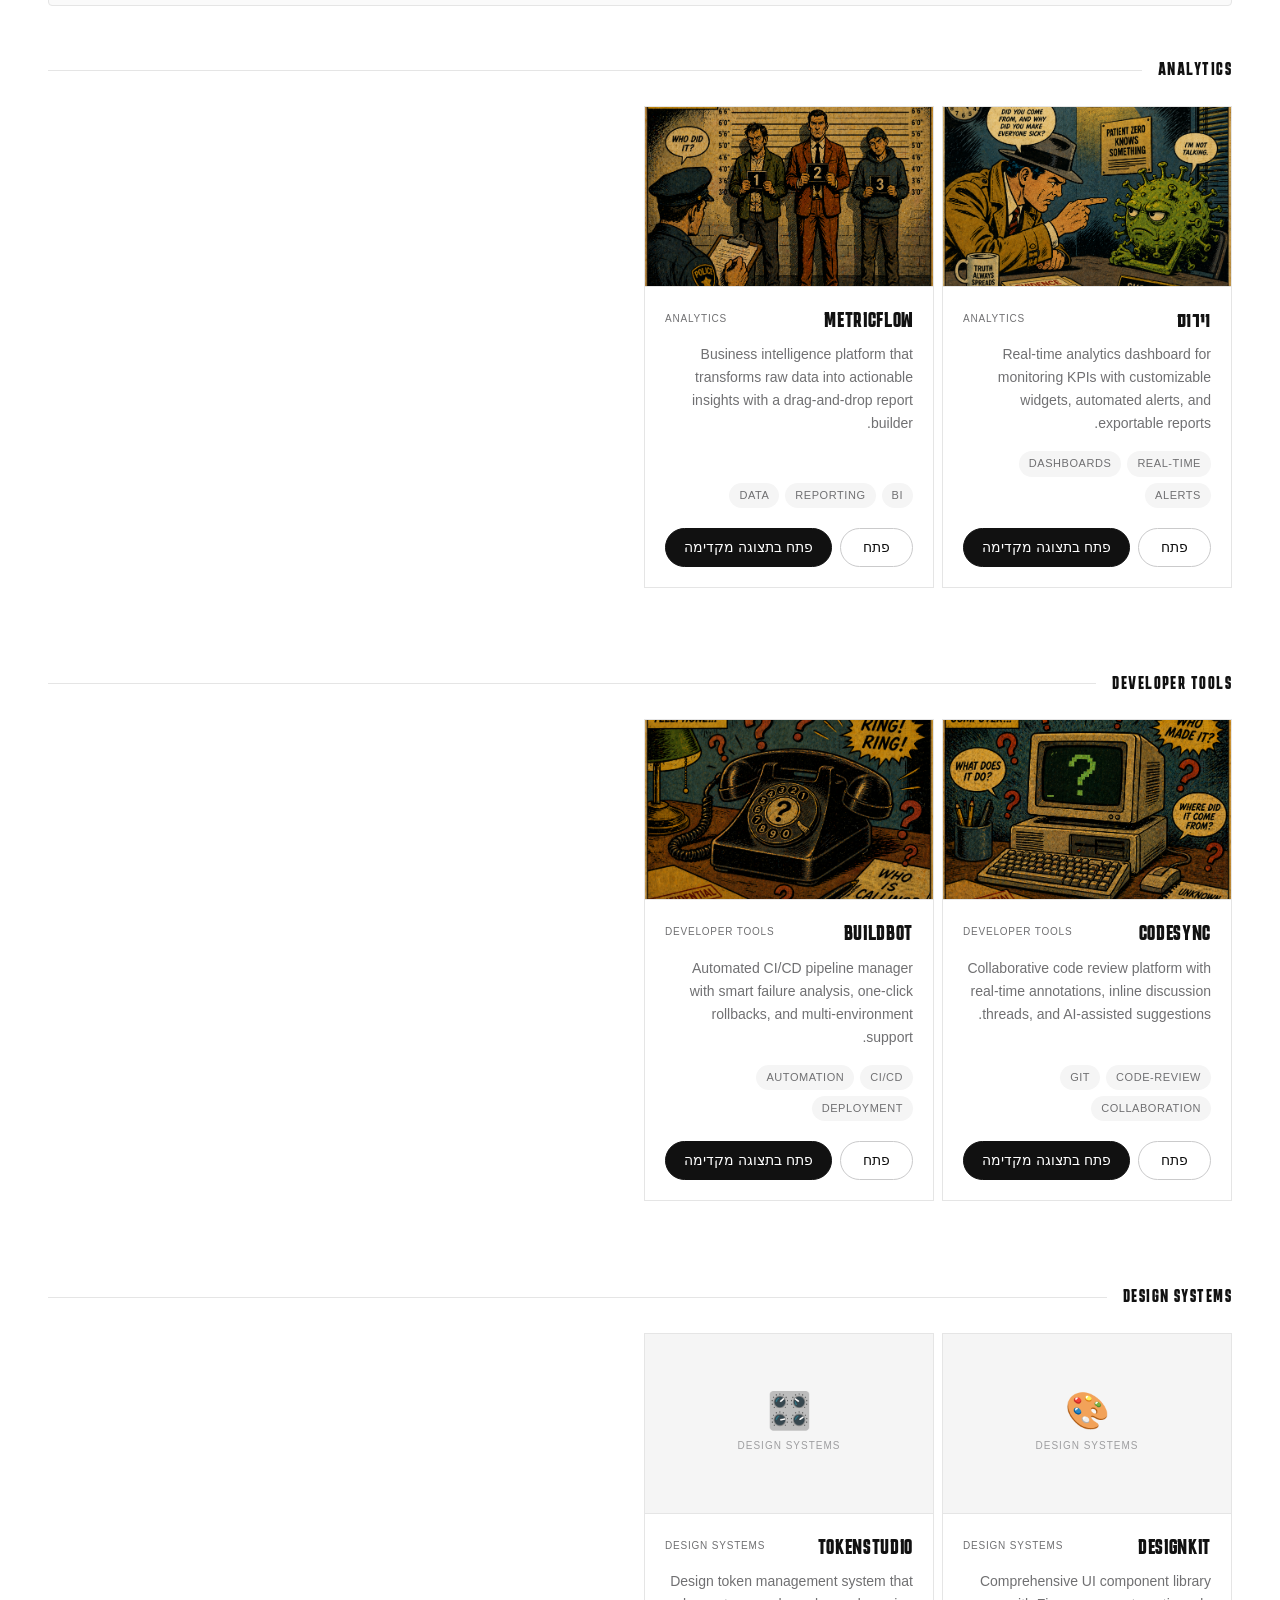
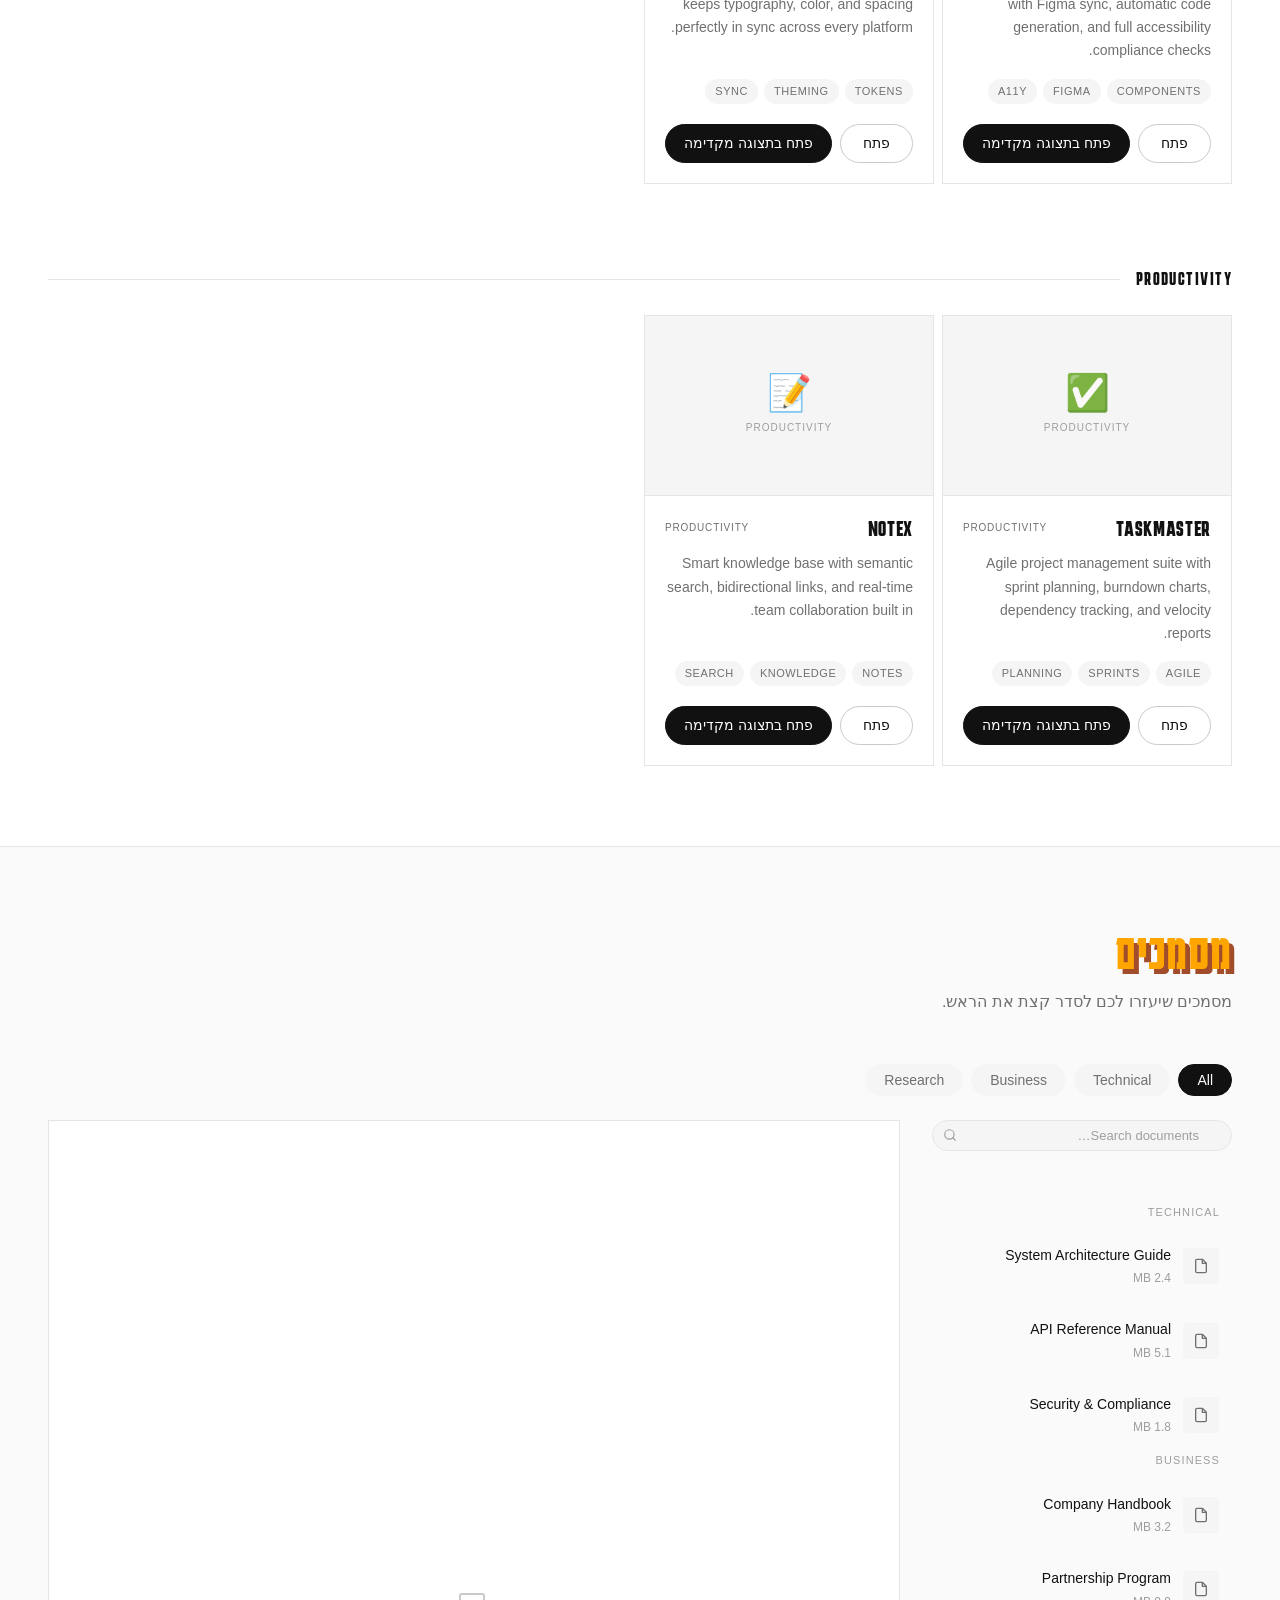
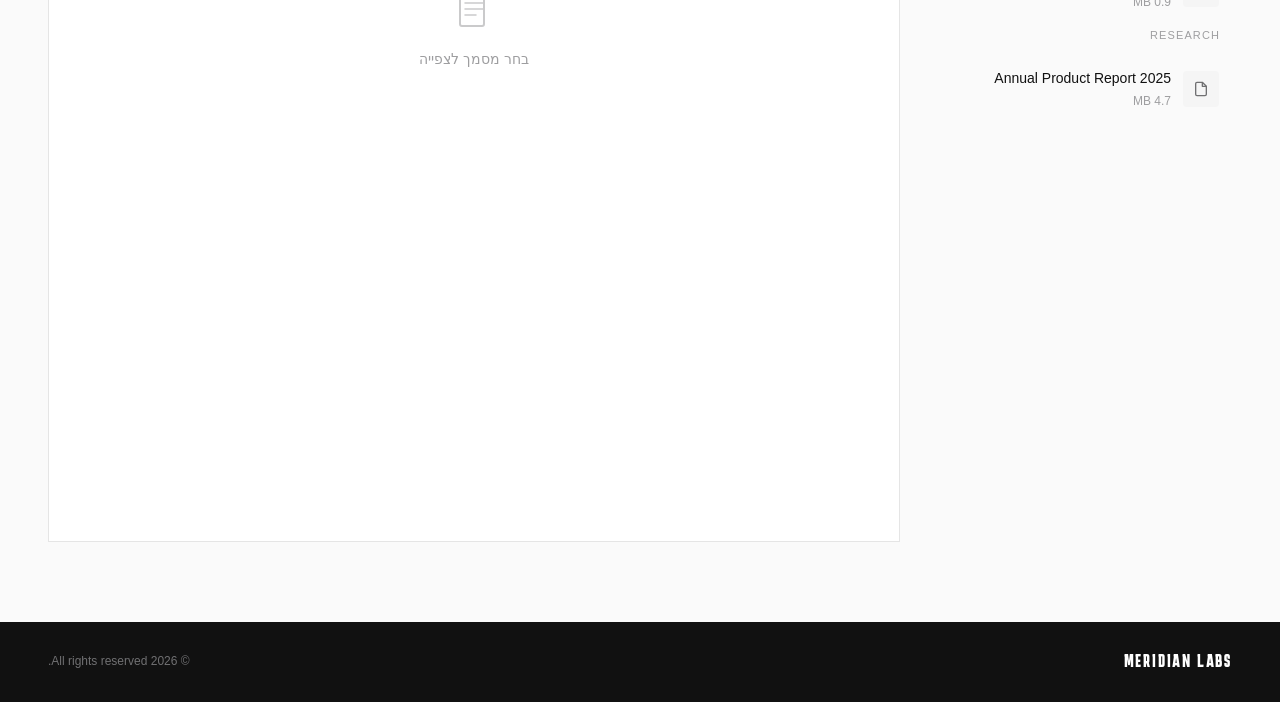
==== commit 82ff3168: "n" ====
--- a/websitetest/index.html
+++ b/websitetest/index.html
@@ -7,14 +7,12 @@
   <link rel="preconnect" href="https://fonts.googleapis.com">
   <link rel="preconnect" href="https://fonts.gstatic.com" crossorigin>
   <link href="https://fonts.googleapis.com/css2?family=Barlow+Condensed:wght@700;800&display=swap" rel="stylesheet">
+  <link href="https://fonts.googleapis.com/css2?family=Karantina:wght@300;400;700&display=swap" rel="stylesheet">
   <link rel="stylesheet" href="css/styles.css">
 </head>
 <body>
 
-  <!-- Promo Banner -->
-  <div class="promo-banner">
-    Meridian Labs &mdash; Building tools for high-performance teams
-  </div>
+  
 
   <!-- Navigation -->
   <nav class="nav" id="nav">
@@ -48,8 +46,8 @@
   <section id="home" class="hero">
     <div class="container">
       <p class="hero__label">Team Showcase</p>
-      <h1 class="hero__title">TOOLS BUILT<br>FOR VELOCITY</h1>
-      <p class="hero__sub">Eight products across analytics, developer tools, design systems, and productivity &mdash; each one engineered to help teams move faster and think clearer.</p>
+      <h1 class="hero__title">הכלים שלנו<br>בשבילכם.</h1>
+      <p class="hero__sub">כלים שנוצרו בשבילכם ומסמכים שנכתבו לעיונכם &mdash; בתחלס כל מה שצריך כדי לחקור.</p>
       <div class="hero__actions">
         <a href="#products" class="btn btn--pill btn--dark">View All Products</a>
         <a href="#documents" class="btn btn--pill btn--outline">Resources</a>
@@ -79,7 +77,7 @@
       <div class="container">
         <div class="featured-band__header">
           <span class="label-upper">Featured Products</span>
-          <a href="#products" class="link-arrow">See all &rarr;</a>
+          <a href="#products" class="link-arrow">See all &larr;</a>
         </div>
         <div class="featured-band__grid" id="featuredGrid"></div>
       </div>
@@ -90,7 +88,7 @@
   <section id="products" class="section">
     <div class="container">
       <div class="section__head">
-        <h2 class="section__title">OUR PRODUCTS</h2>
+        <h2 class="section__title">הכלים שלנו</h2>
         <p class="section__sub">Crafted to elevate how teams operate across every discipline.</p>
       </div>
 
@@ -122,8 +120,8 @@
   <section id="documents" class="section section--alt">
     <div class="container">
       <div class="section__head">
-        <h2 class="section__title">DOCUMENTS</h2>
-        <p class="section__sub">Technical guides, company resources, and research reports.</p>
+        <h2 class="section__title">מסמכים</h2>
+        <p class="section__sub">מסמכים שיעזרו לכם לסדר קצת את הראש.</p>
       </div>
 
       <div class="filter-bar" id="docFilterBar" role="group" aria-label="Filter documents by topic"></div>
@@ -147,7 +145,7 @@
               <line x1="11" y1="18" x2="29" y2="18" stroke="#CACACB" stroke-width="1.5" stroke-linecap="round"/>
               <line x1="11" y1="24" x2="22" y2="24" stroke="#CACACB" stroke-width="1.5" stroke-linecap="round"/>
             </svg>
-            <p>Select a document to view</p>
+            <p>בחר מסמך לצפייה</p>
           </div>
           <div class="docs-viewer__active" id="viewerActive" hidden>
             <div class="docs-viewer__bar">
@@ -156,8 +154,8 @@
                 <span class="label-upper docs-viewer__cat" id="viewerCat"></span>
               </div>
               <div class="docs-viewer__controls">
-                <a class="btn btn--pill btn--outline btn--sm" id="viewerDownload" href="#" target="_blank">Download</a>
-                <button class="btn btn--pill btn--outline btn--sm" id="viewerClose">Close</button>
+                <a class="btn btn--pill btn--outline btn--sm" id="viewerDownload" href="#" target="_blank">פתח בכרטיסייה חדשה</a>
+                <button class="btn btn--pill btn--outline btn--sm" id="viewerClose">סגור</button>
               </div>
             </div>
             <div class="docs-viewer__frame" >
@@ -184,7 +182,7 @@
       <div class="modal__bar">
         <h2 class="modal__title" id="modalTitle"></h2>
         <div class="modal__bar-right">
-          <a class="modal__ext" id="modalExt" href="#" target="_blank" rel="noopener noreferrer">Open in new tab &nearr;</a>
+          <a class="modal__ext" id="modalExt" href="#" target="_blank" rel="noopener noreferrer">פתח בכרטיסייה חדשה &nwarr;</a>
           <button class="modal__close" id="modalClose" aria-label="Close preview">&times;</button>
         </div>
       </div>
--- a/websitetest/css/styles.css
+++ b/websitetest/css/styles.css
@@ -5,6 +5,7 @@
 
 /* ── Variables ── */
 :root {
+  direction: rtl;
   /* Nike Podium CDS Colors */
   --black:       #111111;
   --white:       #FFFFFF;
@@ -22,9 +23,14 @@
   --text-disabled:  #9E9EA0;
   --border:         #CACACB;
 
+
+  --headertextprimary:    #eee01d;
+  --headertextsecondary:  orange;
+  --headertextshadow:     #a14c2a;
+
   /* Typography */
-  --font-display: 'Barlow Condensed', 'Impact', 'Arial Narrow', Arial, sans-serif;
-  --font-body:    'Helvetica Neue', Helvetica, Arial, sans-serif;
+  --font-display: "Karantina", "Barlow Condensed", "Impact", "Arial Narrow", Arial, sans-serif;
+  --font-body:    "Helvetica Neue", Helvetica, Arial, sans-serif;
 
   /* 8px spacing grid */
   --sp1:  4px;
@@ -57,7 +63,6 @@
   -webkit-font-smoothing: antialiased;
   -moz-osx-font-smoothing: grayscale;
 }
-img { max-width: 100%; display: block; }
 a { color: inherit; text-decoration: none; }
 button { cursor: pointer; font-family: inherit; border: none; background: none; }
 ul { list-style: none; }
@@ -123,25 +128,43 @@
 }
 .btn--outline:hover { border-color: var(--text-secondary); background: var(--grey-200); }
 
-/* ── Promo Banner ── */
-.promo-banner {
-  background: var(--black);
-  color: var(--white);
-  text-align: center;
-  font-size: 12px;
-  font-weight: 500;
-  letter-spacing: 0.05em;
-  padding: 9px var(--pad-x);
-}
+
 
 /* ── Navigation ── */
 .nav {
   position: sticky;
   top: 0;
   z-index: 200;
-  background: var(--white);
+  /* background: var(--white); */
   height: var(--nav-h);
-  border-bottom: 1px solid var(--grey-200);
+  /* border-bottom: 1px solid var(--grey-200); */
+  box-shadow: 0 5px  10px rgba(0, 0, 0, 0.178);
+
+
+  --s: 200px; /* control the size */
+  --c1: #d4af37;
+  --c2: #121212;
+
+  --_g: var(--c2) 4% 14%, var(--c1) 14% 24%, var(--c2) 22% 34%,
+    var(--c1) 34% 44%, var(--c2) 44% 56%, var(--c1) 56% 66%, var(--c2) 66% 76%,
+    var(--c1) 76% 86%, var(--c2) 86% 96%;
+  background:
+    radial-gradient(
+      100% 100% at 100% 0,
+      var(--c1) 4%,
+      var(--_g),
+      #0008 96%,
+      #0000
+    ),
+    radial-gradient(
+        100% 100% at 0 100%,
+        #0000,
+        #0008 4%,
+        var(--_g),
+        var(--c1) 96%
+      )
+      var(--c1);
+  background-size: var(--s) var(--s);
 }
 
 .nav__inner {
@@ -159,7 +182,7 @@
   font-size: 20px;
   font-weight: 800;
   letter-spacing: 0.08em;
-  color: var(--black);
+  color: var(--white);
   flex-shrink: 0;
 }
 
@@ -173,7 +196,7 @@
 .nav__link {
   font-size: 16px;
   font-weight: 500;
-  color: var(--text-primary);
+  color: var(--white);
   transition: color 200ms ease;
   position: relative;
   padding-bottom: 2px;
@@ -185,7 +208,7 @@
   left: 0;
   width: 0;
   height: 2px;
-  background: var(--black);
+  background: var(--white);
   transition: width 200ms ease;
 }
 .nav__link:hover { color: var(--text-secondary); }
@@ -211,7 +234,11 @@
 }
 
 /* ── Hero ── */
-.hero { padding: var(--sp10) 0 0; }
+.hero {
+  padding: var(--sp10) 0 0;
+
+}
+
 
 .hero__label {
   font-size: 12px;
@@ -224,12 +251,12 @@
 
 .hero__title {
   font-family: var(--font-display);
-  font-size: clamp(64px, 8vw, 96px);
+  font-size: clamp(75px, 10vw, 105px);
   font-weight: 700;
-  line-height: 0.90;
+  line-height: 0.70;
   letter-spacing: 0.01em;
-  text-transform: uppercase;
-  color: var(--black);
+  color: var(--headertextprimary);
+  text-shadow: 5px 5px 0px var(--headertextsecondary);
   margin-bottom: var(--sp6);
 }
 
@@ -340,7 +367,8 @@
   line-height: 0.95;
   letter-spacing: 0.03em;
   text-transform: uppercase;
-  color: var(--black);
+  color: var(--headertextsecondary);
+  text-shadow: 5px 5px 0px var(--headertextshadow);
   margin-bottom: var(--sp3);
 }
 .section__sub {
@@ -458,7 +486,7 @@
 .product-card:hover { border-color: var(--grey-500); }
 
 .product-card__thumb {
-  height: 160px;
+  height: 180px;
   background: var(--grey-100);
   display: flex;
   align-items: center;
@@ -624,7 +652,8 @@
 .docs-viewer {
   background: var(--white);
   border: 1px solid var(--grey-200);
-  min-height: 580px;
+  min-height: 800px;
+  aspect-ratio: 100/120;
   display: flex;
   flex-direction: column;
 }
@@ -637,9 +666,10 @@
   gap: var(--sp4);
   color: var(--text-disabled);
   font-size: 14px;
-  padding: var(--sp10);
-  min-height: 580px;
-}
+  padding: var(--spgh10);
+  min-height: 800px;
+}
+
 
 .docs-viewer__active { display: flex; flex-direction: column; height: 100%; }
 
@@ -652,13 +682,14 @@
   gap: var(--sp4);
   flex-wrap: wrap;
 }
+
 .docs-viewer__meta { display: flex; align-items: center; gap: var(--sp3); flex-wrap: wrap; }
 .docs-viewer__title { font-size: 15px; font-weight: 500; color: var(--black); }
 .docs-viewer__cat { color: var(--text-disabled); }
 .docs-viewer__controls { display: flex; gap: var(--sp2); flex-shrink: 0; }
 
-.docs-viewer__frame { flex: 1; min-height: 520px; }
-.docs-viewer__frame iframe { width: 100%; height: 100%; min-height: 520px; display: block; border: none; }
+.docs-viewer__frame { flex: 1; min-height: 720px; }
+.docs-viewer__frame iframe { width: 100%; height: 100%; min-height: 720px; display: block; border: none; }
 
 /* ── Modal ── */
 .modal {
@@ -682,8 +713,8 @@
   z-index: 1;
   background: var(--white);
   width: 100%;
-  max-width: 1000px;
-  height: 80vh;
+  max-width: 100%;
+  height: 95vh;
   display: flex;
   flex-direction: column;
 }
@@ -1032,17 +1063,17 @@
 [data-theme="dark"] .btn--outline { color: #FFFFFF; border-color: #39393B; }
 [data-theme="dark"] .btn--outline:hover { background: #28282A; border-color: #9E9EA0; }
 
-[data-theme="dark"] .hero { background: #111111; }
-[data-theme="dark"] .hero__title { color: #FFFFFF; }
+[data-theme="dark"] .hero { background: #111111  }
+[data-theme="dark"] .hero__title { color: #ffffff;   text-shadow: 5px 5px 0px #1d172e;}
 [data-theme="dark"] .hero__label,
 [data-theme="dark"] .hero__sub { color: #9E9EA0; }
 [data-theme="dark"] .hero__metrics { border-color: #39393B; }
 [data-theme="dark"] .metric { border-color: #39393B; }
-[data-theme="dark"] .metric__n { color: #FFFFFF; }
+[data-theme="dark"] .metric__n { color: #FFFFFF; }  
 [data-theme="dark"] .metric__l { color: #9E9EA0; }
 
 [data-theme="dark"] .featured-band { background: #1A1A1E; border-color: #39393B; }
-[data-theme="dark"] .mini-card { background: #28282A; border-color: #39393B; }
+[data-theme="dark"] .mini-card { background: #28282A; border-color: #39393B; }x
 [data-theme="dark"] .mini-card:hover { border-color: #9E9EA0; }
 [data-theme="dark"] .mini-card__cat,
 [data-theme="dark"] .mini-card__desc { color: #9E9EA0; }
@@ -1052,7 +1083,7 @@
 
 [data-theme="dark"] .section { background: #111111; }
 [data-theme="dark"] .section--alt { background: #1A1A1E; border-color: #39393B; }
-[data-theme="dark"] .section__title { color: #FFFFFF; }
+[data-theme="dark"] .section__title {   color: #f3e887; text-shadow: 5px 5px 0px #e4b83e;}
 [data-theme="dark"] .section__sub { color: #9E9EA0; }
 [data-theme="dark"] .label-upper { color: #9E9EA0; }
 
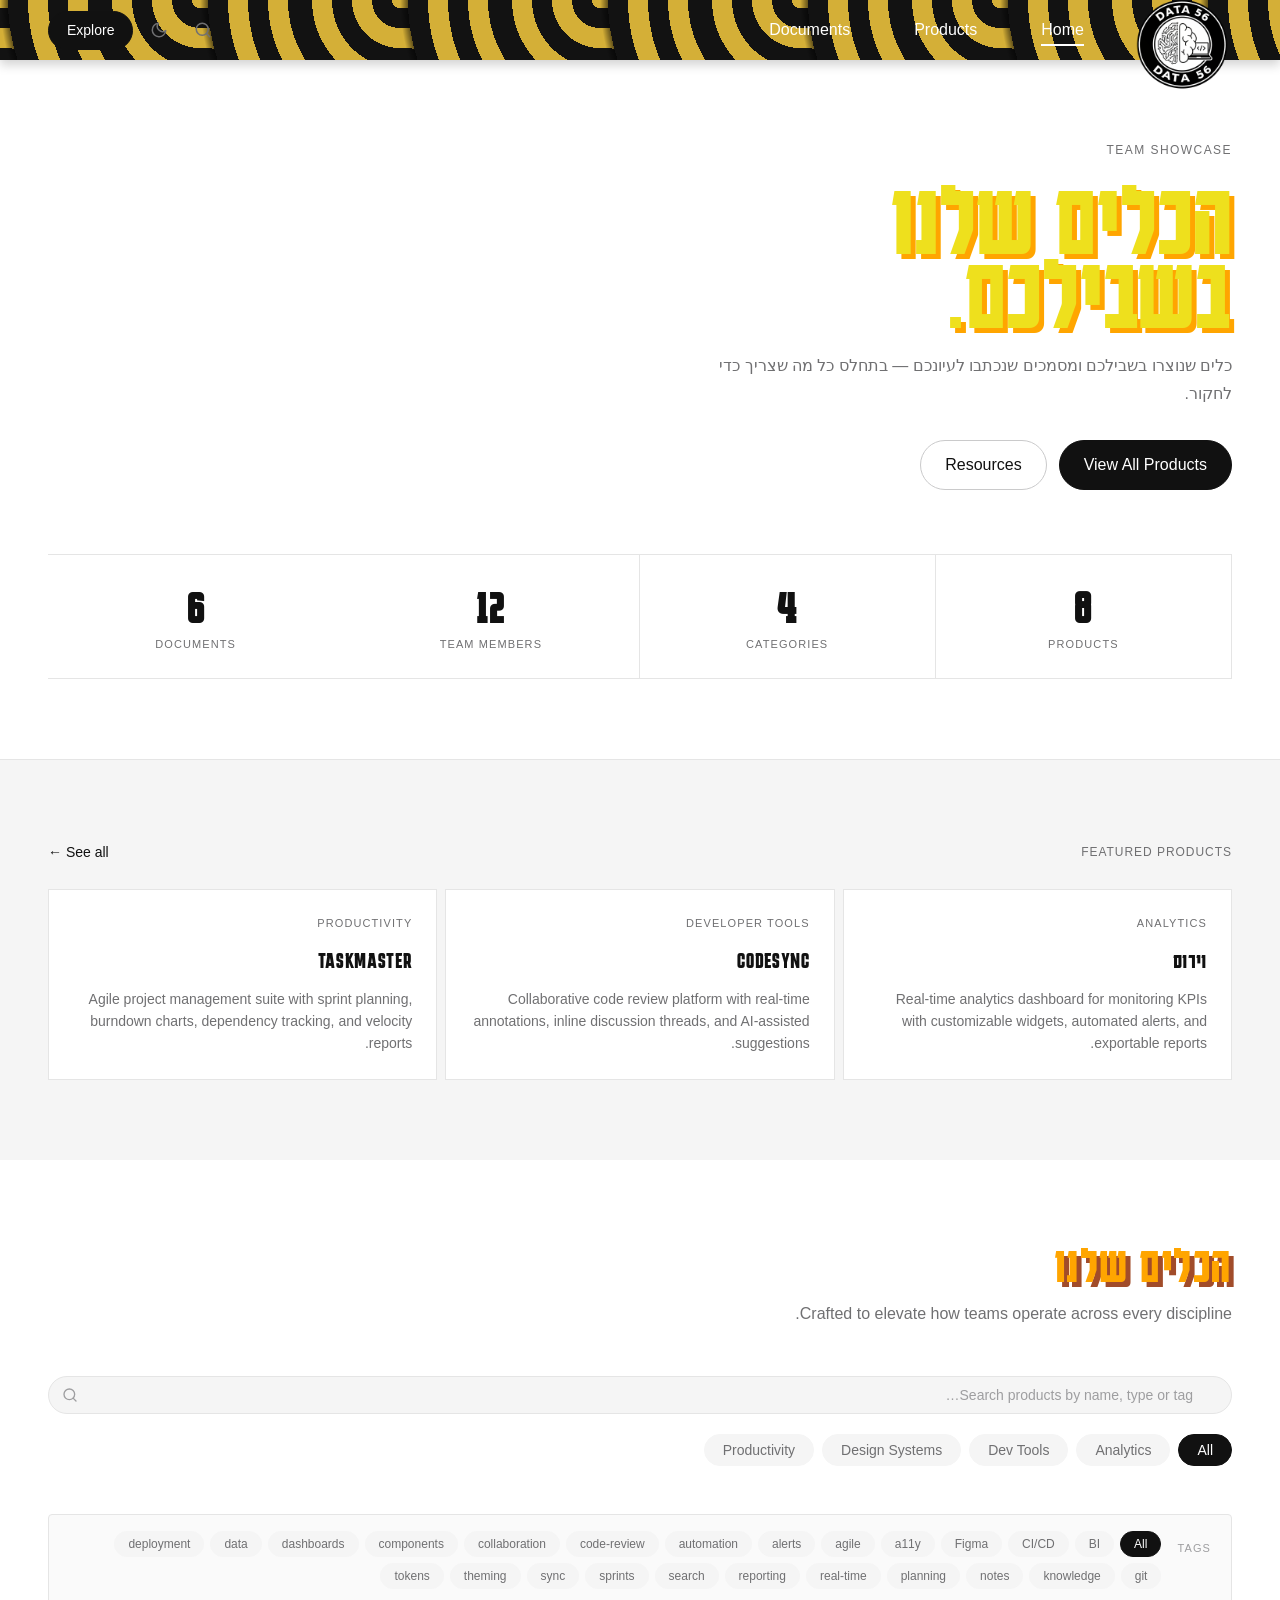
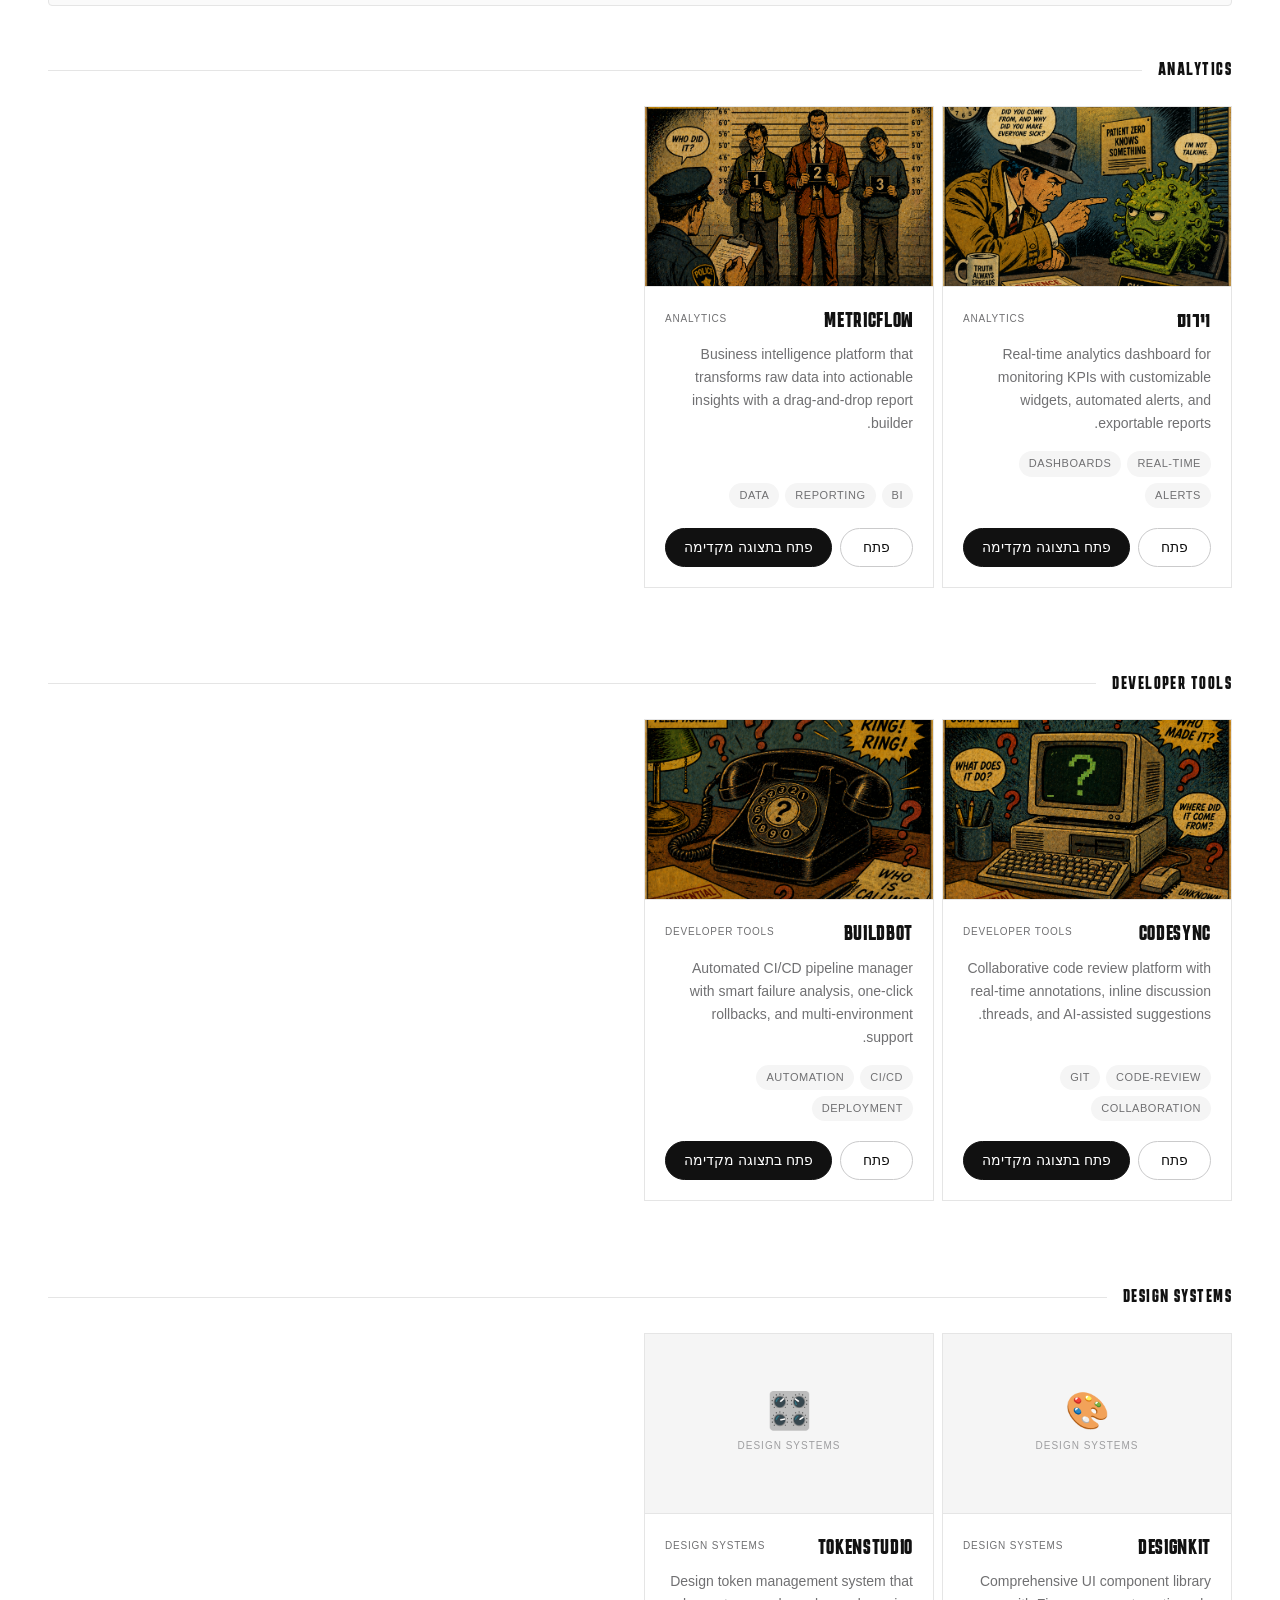
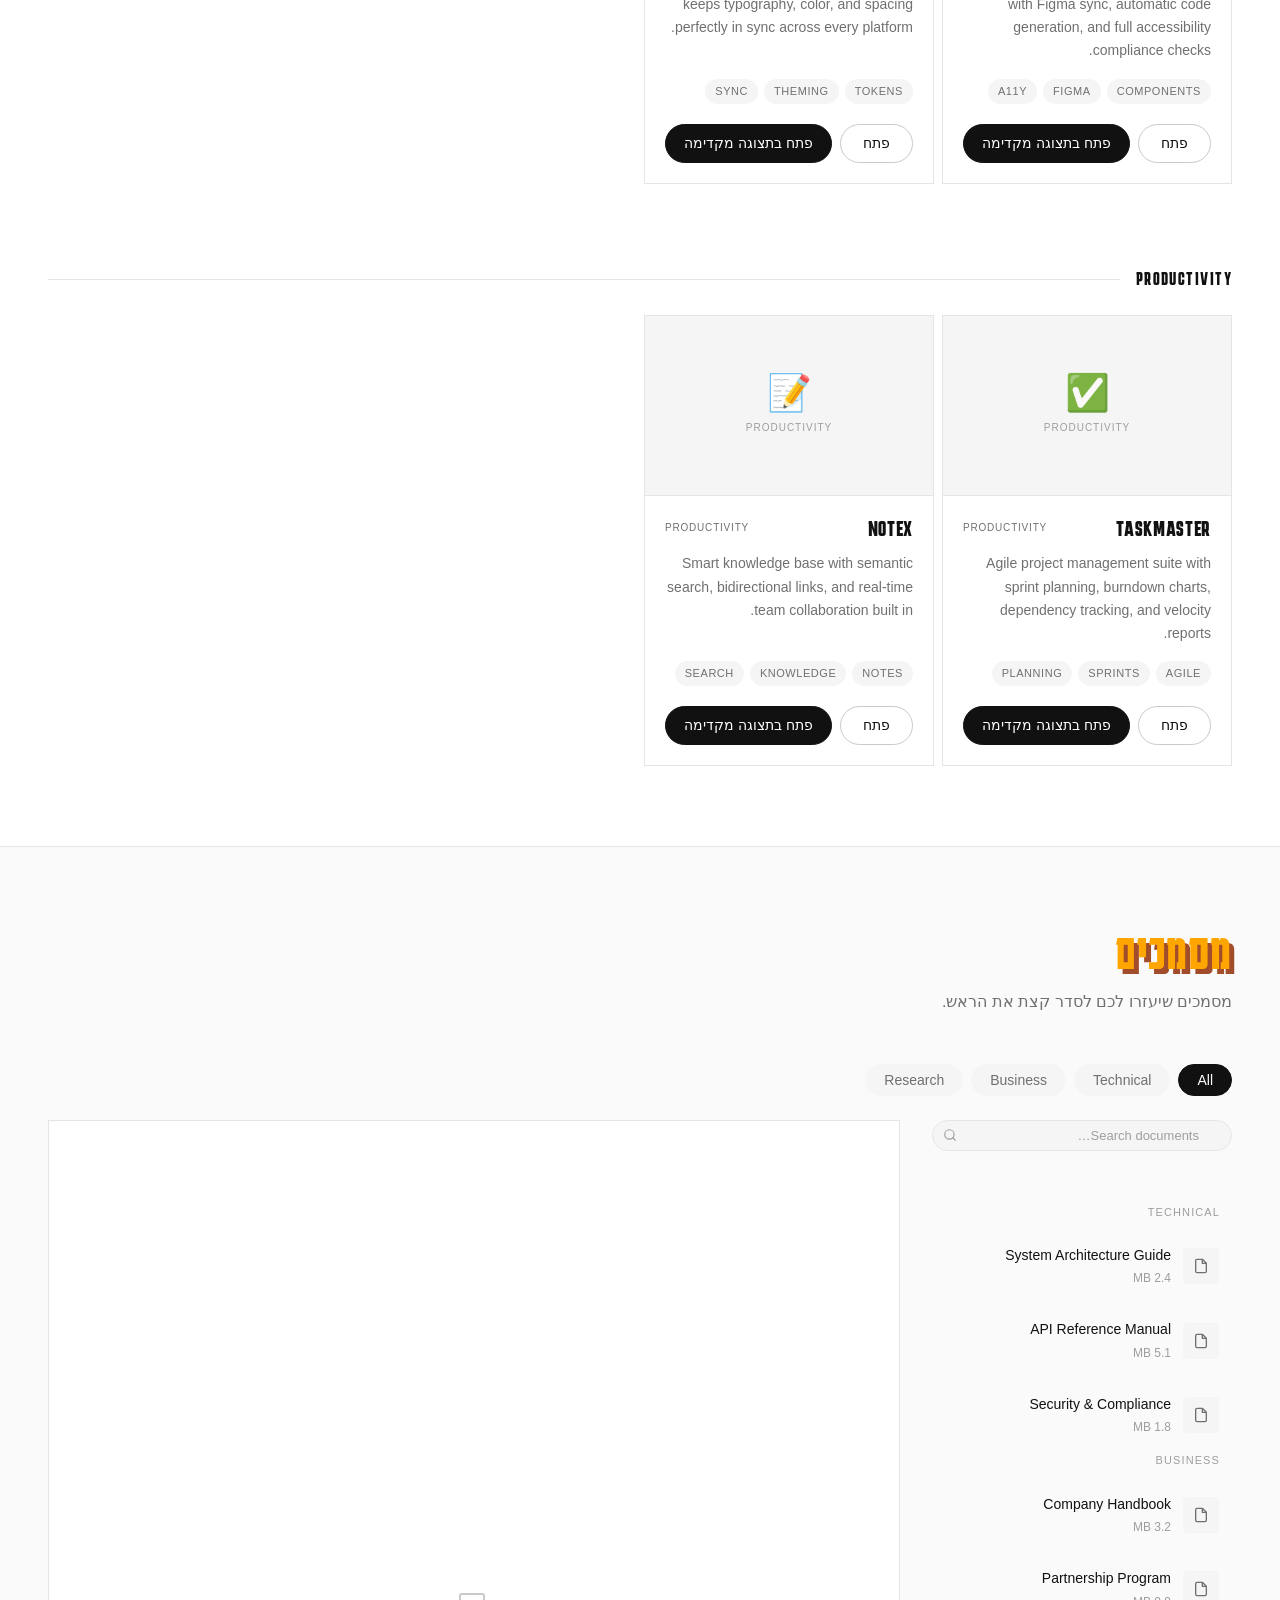
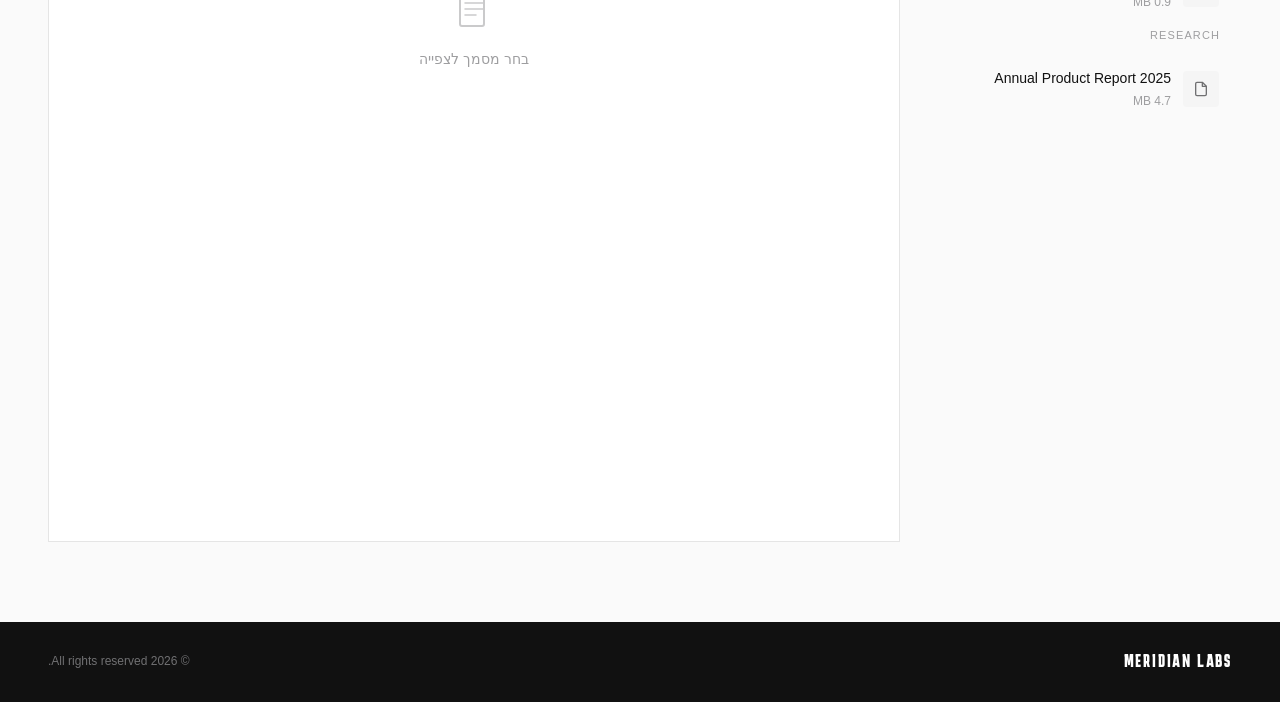
==== commit 2e11af7e: "s" ====
--- a/websitetest/index.html
+++ b/websitetest/index.html
@@ -17,7 +17,12 @@
   <!-- Navigation -->
   <nav class="nav" id="nav">
     <div class="nav__inner">
-      <a href="#home" class="nav__logo">MERIDIAN</a>
+      <a href="#home" class="nav__logo" aria-label="Meridian Labs home">
+        <span class="nav__logo-badge">
+          <img class="nav__logo-mark"  src="assets/img/LOGO.png" alt="Meridian Labs Logo">
+        </span>
+   
+      </a>
       <button class="nav__toggle" id="navToggle" aria-label="Open menu" aria-expanded="false">
         <span></span><span></span><span></span>
       </button>
--- a/websitetest/css/styles.css
+++ b/websitetest/css/styles.css
@@ -178,13 +178,39 @@
 }
 
 .nav__logo {
-  font-family: var(--font-display);
-  font-size: 20px;
-  font-weight: 800;
-  letter-spacing: 0.08em;
+  display: inline-flex;
+  align-items: center;
+  gap: var(--sp3);
   color: var(--white);
   flex-shrink: 0;
-}
+  min-width: 0;
+}
+
+.nav__logo-badge {
+  position: relative;
+  width: 100px;
+  height: 100px;
+  display: inline-flex;
+  align-items: center;
+  justify-content: center;
+  overflow: hidden;
+  top: 15px;
+  
+}
+
+
+
+.nav__logo-mark {
+  width: 100%;
+  height: 100%;
+  display: block;
+  object-fit: contain;
+  border-radius: 50%;
+}
+
+
+
+
 
 .nav__links {
   display: flex;
@@ -790,6 +816,7 @@
   .nav__cta { display: none; }
   .nav__links { display: none; }
   .nav__toggle { display: flex; }
+  .nav__logo-text { display: none; }
   .nav__links.open {
     display: flex;
     flex-direction: column;
@@ -819,6 +846,12 @@
 @media (max-width: 480px) {
   :root { --pad-x: 16px; }
 
+  .nav__logo-badge {
+    width: 48px;
+    height: 48px;
+    border-radius: 16px;
+  }
+
   .product-card__actions { flex-direction: column; }
   .product-card__actions .btn { flex: none; }
 
@@ -1050,6 +1083,13 @@
 
 [data-theme="dark"] .nav { background: #1F1F21; border-color: #39393B; }
 [data-theme="dark"] .nav__logo { color: #FFFFFF; }
+[data-theme="dark"] .nav__logo-badge {
+  background:
+    linear-gradient(145deg, rgba(255, 255, 255, 0.16), rgba(255, 255, 255, 0.04)),
+    rgba(0, 0, 0, 0.82);
+  border-color: rgba(255, 255, 255, 0.16);
+}
+[data-theme="dark"] .nav__logo-badge::before { border-color: rgba(212, 175, 55, 0.4); }
 [data-theme="dark"] .nav__link { color: #E5E5E5; }
 [data-theme="dark"] .nav__link:hover { color: #9E9EA0; }
 [data-theme="dark"] .nav__link::after { background: #FFFFFF; }
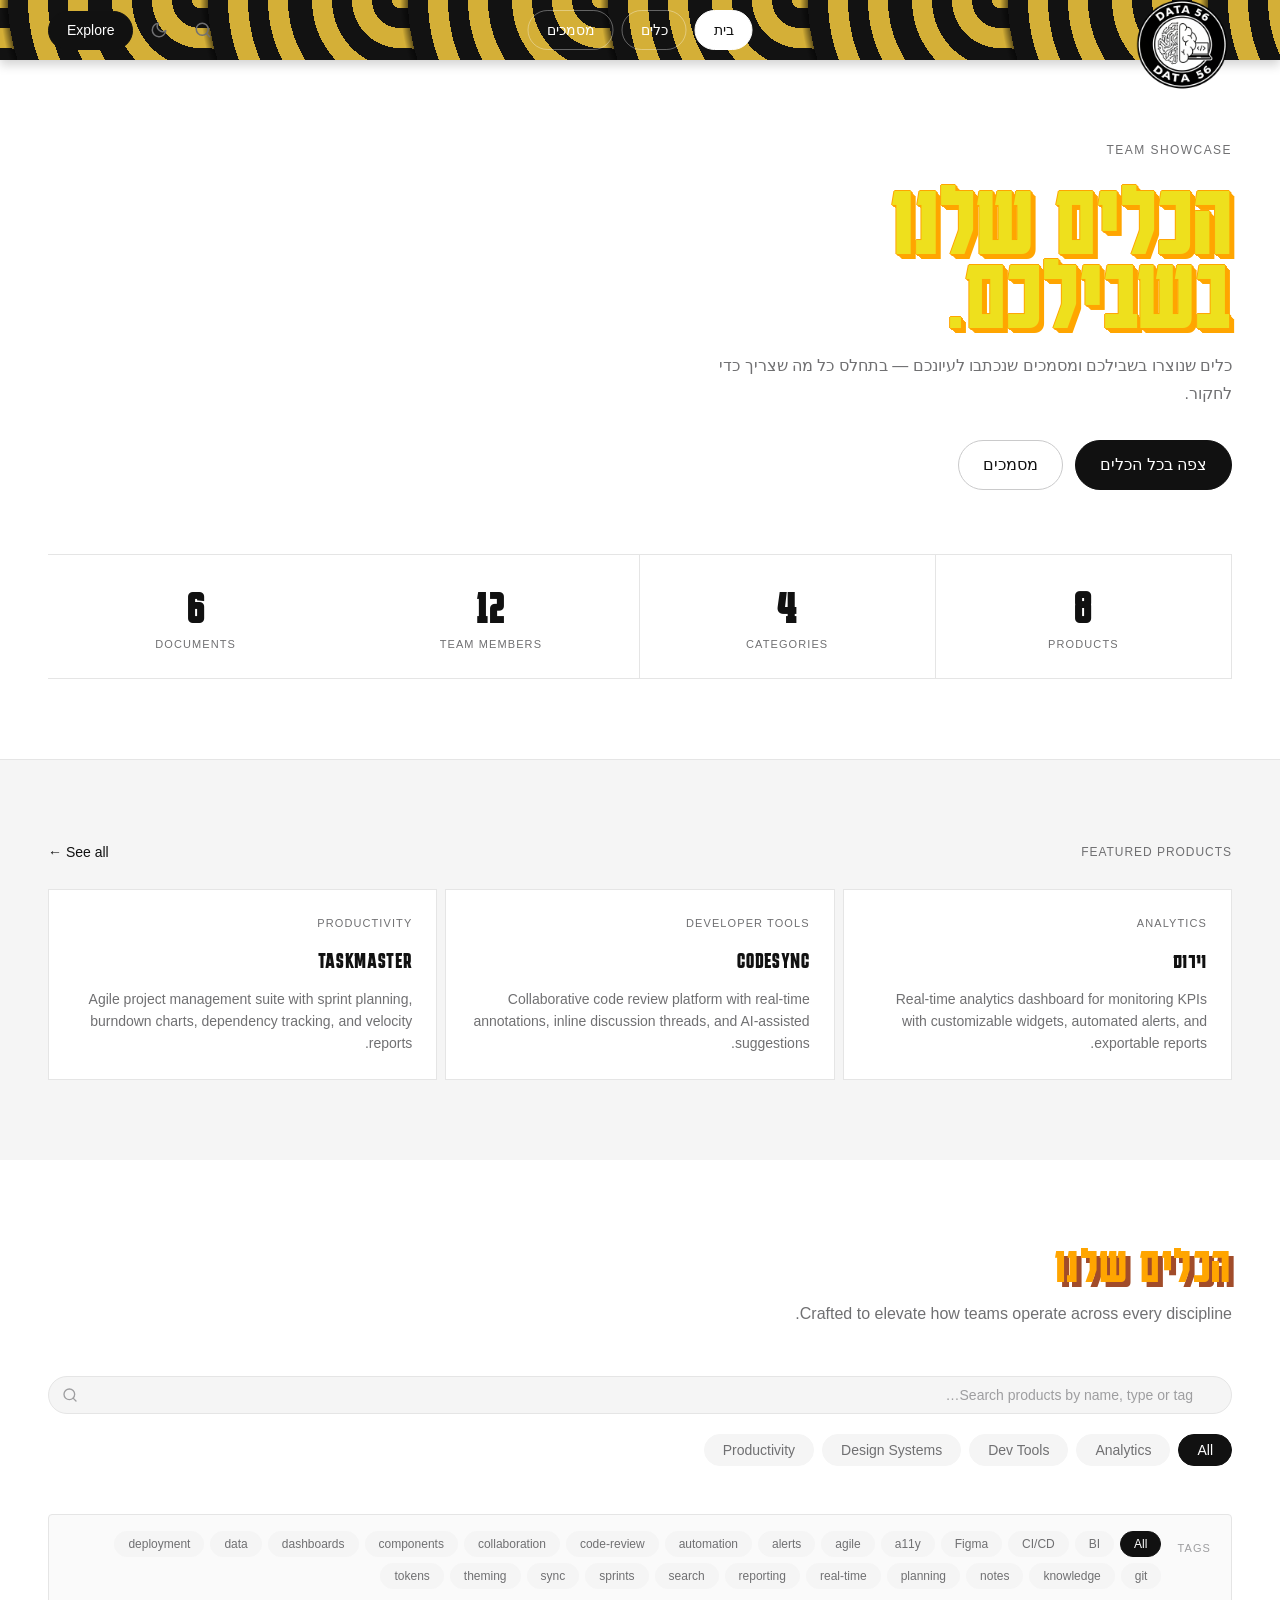
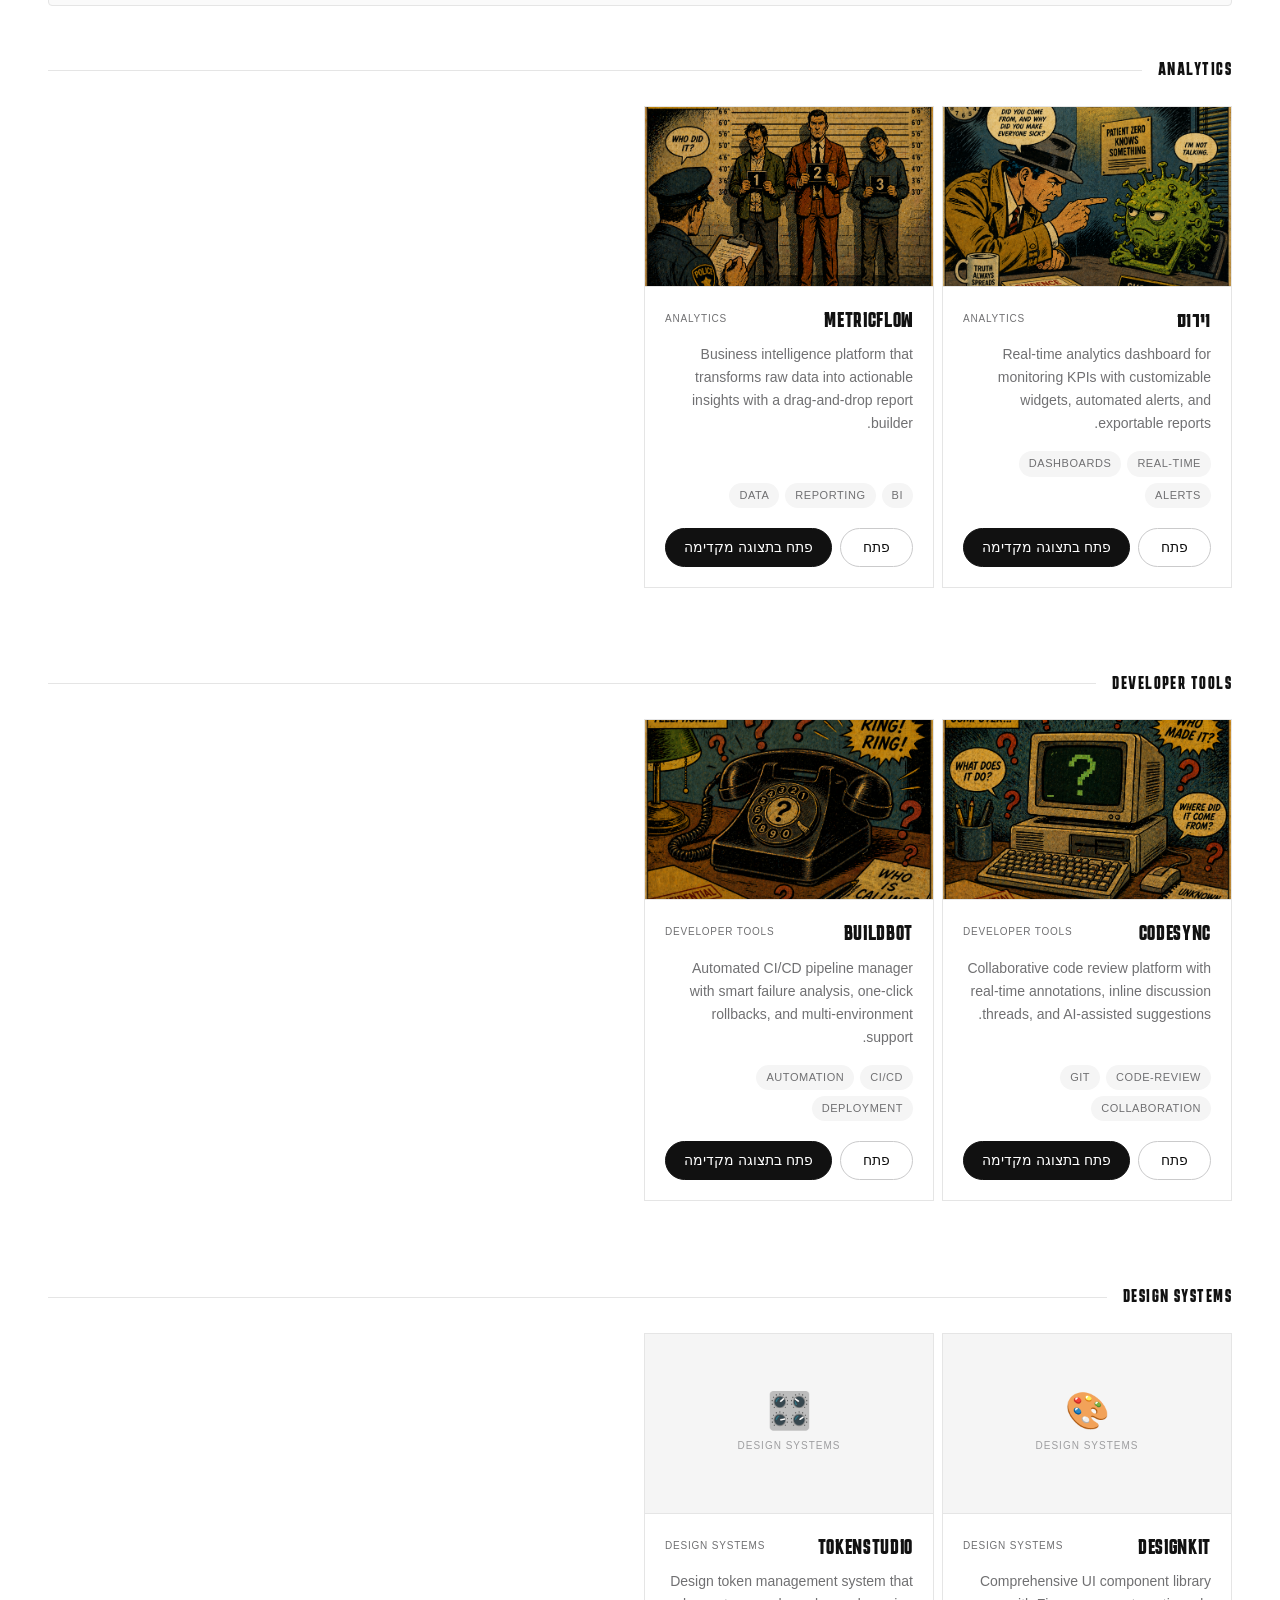
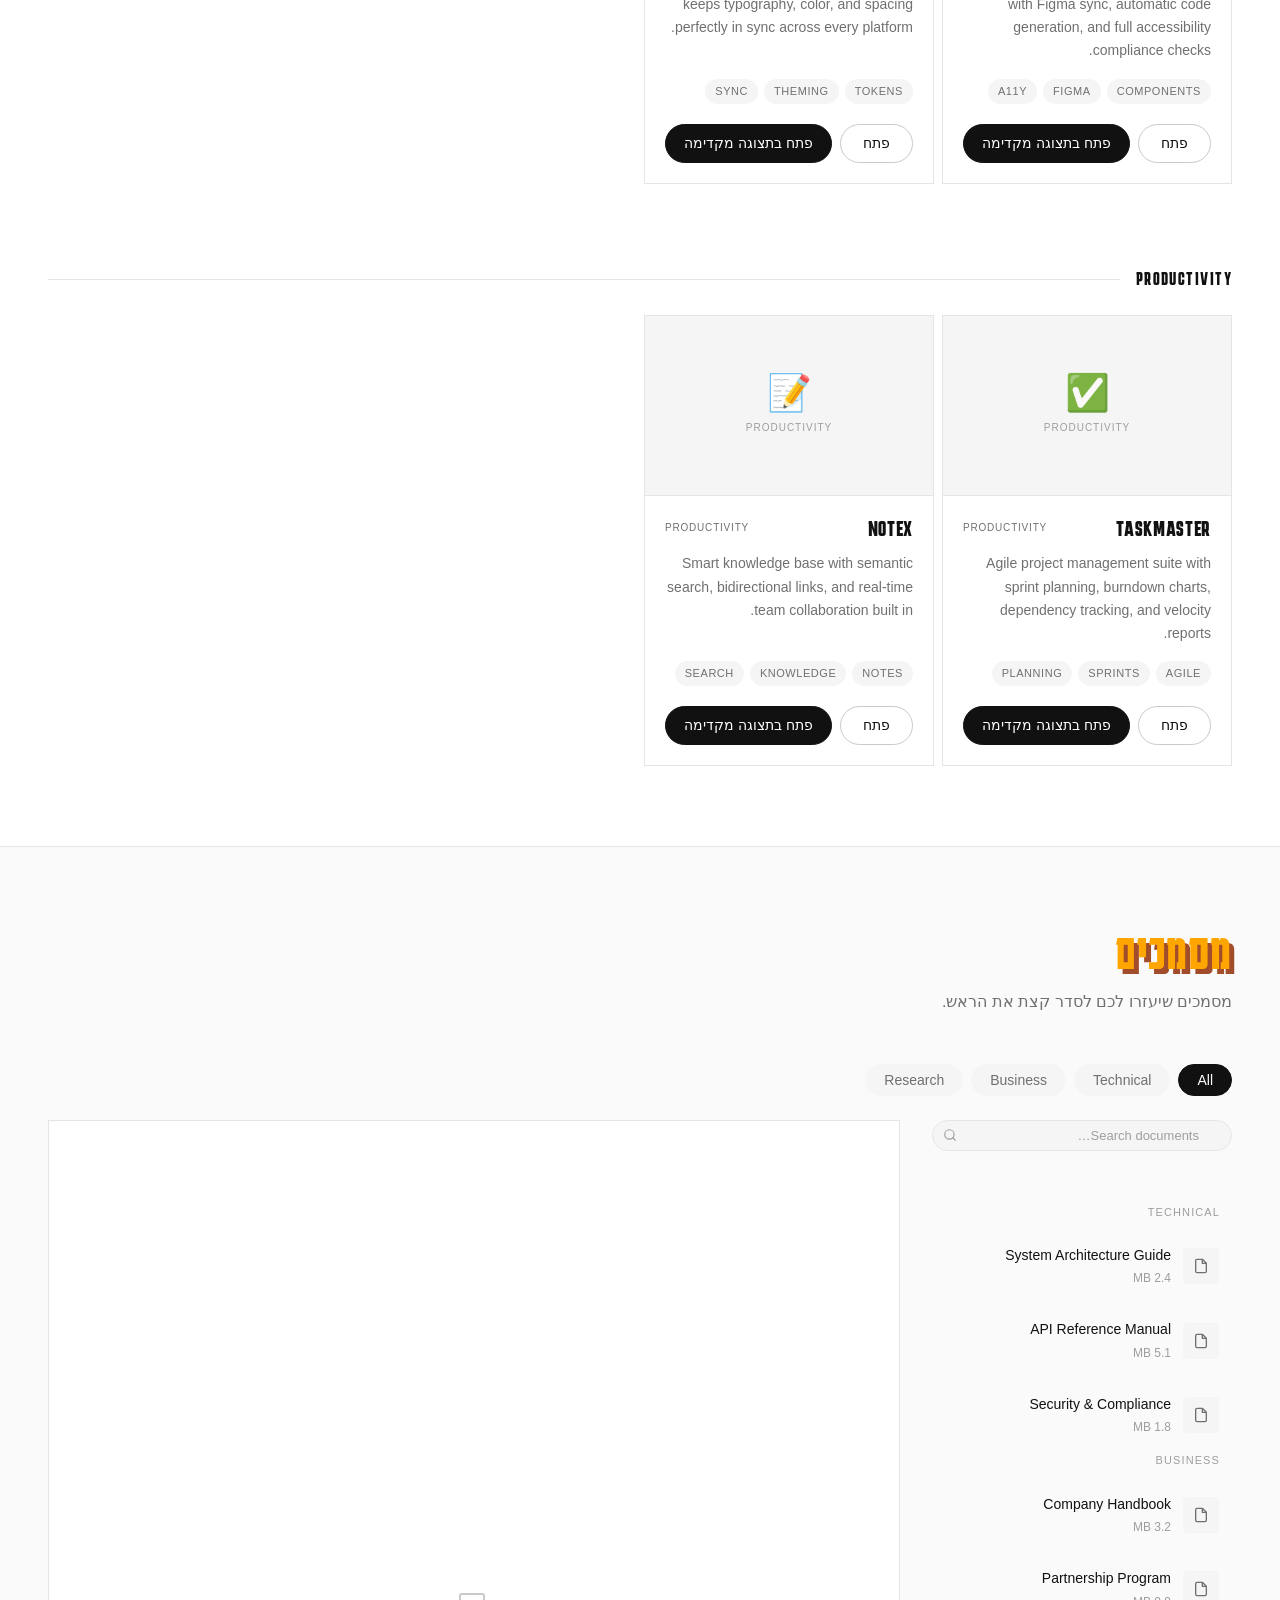
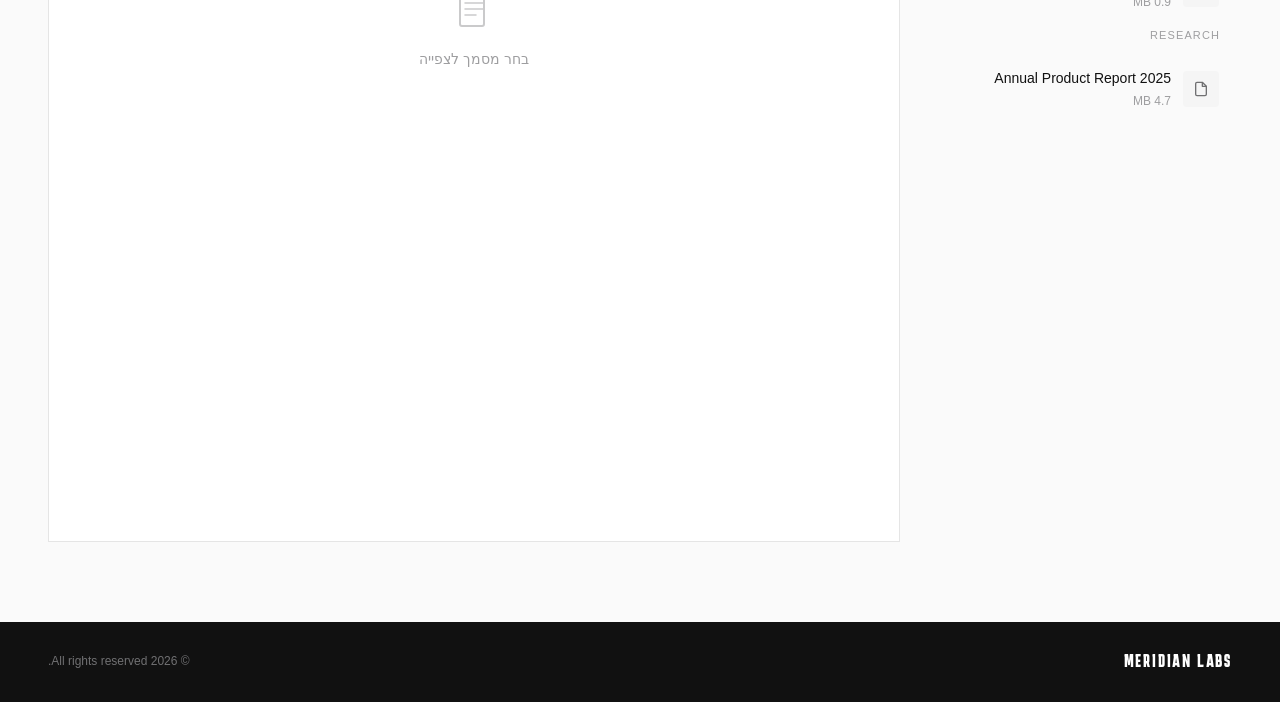
==== commit dfa42ae8: "s" ====
--- a/websitetest/index.html
+++ b/websitetest/index.html
@@ -18,18 +18,15 @@
   <nav class="nav" id="nav">
     <div class="nav__inner">
       <a href="#home" class="nav__logo" aria-label="Meridian Labs home">
-        <span class="nav__logo-badge">
           <img class="nav__logo-mark"  src="assets/img/LOGO.png" alt="Meridian Labs Logo">
-        </span>
-   
       </a>
       <button class="nav__toggle" id="navToggle" aria-label="Open menu" aria-expanded="false">
         <span></span><span></span><span></span>
       </button>
       <ul class="nav__links" id="navLinks" role="list">
-        <li><a href="#home" class="nav__link active" data-section="home">Home</a></li>
-        <li><a href="#products" class="nav__link" data-section="products">Products</a></li>
-        <li><a href="#documents" class="nav__link" data-section="documents">Documents</a></li>
+        <li><a href="#home" class="nav__link active" data-section="home">בית</a></li>
+        <li><a href="#products" class="nav__link" data-section="products">כלים</a></li>
+        <li><a href="#documents" class="nav__link" data-section="documents">מסמכים</a></li>
       </ul>
       <div class="nav__actions">
         <button class="nav__icon-btn" id="globalSearchBtn" aria-label="Search">
@@ -54,8 +51,8 @@
       <h1 class="hero__title">הכלים שלנו<br>בשבילכם.</h1>
       <p class="hero__sub">כלים שנוצרו בשבילכם ומסמכים שנכתבו לעיונכם &mdash; בתחלס כל מה שצריך כדי לחקור.</p>
       <div class="hero__actions">
-        <a href="#products" class="btn btn--pill btn--dark">View All Products</a>
-        <a href="#documents" class="btn btn--pill btn--outline">Resources</a>
+        <a href="#products" class="btn btn--pill btn--dark">צפה בכל הכלים</a>
+        <a href="#documents" class="btn btn--pill btn--outline">מסמכים</a>
       </div>
       <div class="hero__metrics">
         <div class="metric">
--- a/websitetest/css/styles.css
+++ b/websitetest/css/styles.css
@@ -168,6 +168,7 @@
 }
 
 .nav__inner {
+  position: relative;
   display: flex;
   align-items: center;
   gap: var(--sp8);
@@ -184,20 +185,21 @@
   color: var(--white);
   flex-shrink: 0;
   min-width: 0;
-}
-
-.nav__logo-badge {
-  position: relative;
+    position: relative;
   width: 100px;
-  height: 100px;
+  aspect-ratio: 1/1;
   display: inline-flex;
   align-items: center;
   justify-content: center;
   overflow: hidden;
   top: 15px;
-  
-}
-
+  transition: width 200ms ease ,top 200ms ease;
+}
+
+.nav__logo:hover { 
+  width: 120px;
+    top: 20px;
+}
 
 
 .nav__logo-mark {
@@ -208,38 +210,39 @@
   border-radius: 50%;
 }
 
-
-
-
-
 .nav__links {
-  display: flex;
-  align-items: center;
-  gap: var(--sp9);
-  flex: 1;
+  position: absolute;
+  left: 50%;
+  transform: translateX(-50%);
+  display: flex;
+  align-items: center;
+  gap: var(--sp2);
 }
 
 .nav__link {
-  font-size: 16px;
+  font-size: 14px;
   font-weight: 500;
   color: var(--white);
-  transition: color 200ms ease;
-  position: relative;
-  padding-bottom: 2px;
-}
-.nav__link::after {
-  content: '';
-  position: absolute;
-  bottom: -6px;
-  left: 0;
-  width: 0;
-  height: 2px;
+  padding: 7px 18px;
+  border-radius: 30px;
+  border: 1.5px solid rgba(255, 255, 255, 0.35);
+  background: transparent;
+  transition: background 200ms ease, color 200ms ease, border-color 200ms ease;
+  display: inline-flex;
+  align-items: center;
+  justify-content: center;
+  white-space: nowrap;
+}
+.nav__link:hover {
+  background: rgba(255, 255, 255, 0.15);
+  border-color: rgba(255, 255, 255, 0.65);
+  color: var(--white);
+}
+.nav__link.active {
   background: var(--white);
-  transition: width 200ms ease;
-}
-.nav__link:hover { color: var(--text-secondary); }
-.nav__link.active::after,
-.nav__link:hover::after { width: 100%; }
+  color: var(--black);
+  border-color: var(--white);
+}
 
 .nav__cta { margin-left: auto; }
 
@@ -254,7 +257,7 @@
   display: block;
   width: 22px;
   height: 2px;
-  background: var(--black);
+  background: var(--white);
   border-radius: 2px;
   transition: all 200ms;
 }
@@ -282,7 +285,18 @@
   line-height: 0.70;
   letter-spacing: 0.01em;
   color: var(--headertextprimary);
-  text-shadow: 5px 5px 0px var(--headertextsecondary);
+  text-shadow: 5px 5px 0px var(--headertextsecondary),
+               1px 0px 0px var(--headertextsecondary),
+               0px 1px 0px var(--headertextsecondary),
+               -1px 0px 0px var(--headertextsecondary),
+               0px -1px 0px var(--headertextsecondary),
+               1px 1px 0px var(--headertextsecondary),
+               1px 2px 0px var(--headertextsecondary),
+               2px 1px 0px var(--headertextsecondary),
+               2px 2px 0px var(--headertextsecondary),
+               3px 3px 0px var(--headertextsecondary),
+               4px 4px 0px var(--headertextsecondary);
+
   margin-bottom: var(--sp6);
 }
 
@@ -511,6 +525,7 @@
 }
 .product-card:hover { border-color: var(--grey-500); }
 
+
 .product-card__thumb {
   height: 180px;
   background: var(--grey-100);
@@ -813,6 +828,8 @@
 @media (max-width: 768px) {
   :root { --sp10: 56px; }
 
+  .nav__inner { gap: var(--sp3); }
+  .nav__logo { top: 6px; width: 60px; }
   .nav__cta { display: none; }
   .nav__links { display: none; }
   .nav__toggle { display: flex; }
@@ -830,8 +847,26 @@
     gap: var(--sp1);
     z-index: 199;
   }
-  .nav__link { padding: 10px 0; font-size: 18px; }
-  .nav__link::after { bottom: 8px; }
+  .nav__links.open .nav__link {
+    border-color: var(--grey-200);
+    color: var(--black);
+    background: transparent;
+    width: 100%;
+    justify-content: flex-start;
+    border-radius: 4px;
+    padding: 10px var(--sp3);
+    font-size: 18px;
+  }
+  .nav__links.open .nav__link:hover {
+    background: var(--grey-100);
+    border-color: var(--grey-300);
+    color: var(--black);
+  }
+  .nav__links.open .nav__link.active {
+    background: var(--black);
+    color: var(--white);
+    border-color: var(--black);
+  }
 
   .hero__metrics { flex-wrap: wrap; }
   .metric { min-width: 50%; }
@@ -840,16 +875,25 @@
   .featured-band__grid { grid-template-columns: 1fr; }
   .product-group__grid { grid-template-columns: 1fr; }
 
+  .docs-viewer { min-height: 400px; }
+  .docs-viewer__empty { min-height: 300px; }
+  .docs-viewer__frame { min-height: 350px; }
+  .docs-viewer__frame iframe { min-height: 350px; }
+
+  .tag-filter-bar { flex-direction: column; gap: var(--sp2); }
+  .filter-bar--tags { flex: none; width: 100%; }
+
   .modal__box { height: 90vh; }
 }
 
 @media (max-width: 480px) {
   :root { --pad-x: 16px; }
 
-  .nav__logo-badge {
+  .nav__logo {
     width: 48px;
     height: 48px;
     border-radius: 16px;
+    top: 4px;
   }
 
   .product-card__actions { flex-direction: column; }
@@ -865,7 +909,8 @@
   display: flex;
   align-items: center;
   gap: var(--sp2);
-  margin-left: auto;
+  margin-left: 0;
+  margin-right: auto;
 }
 .nav__icon-btn {
   width: 36px;
@@ -1075,6 +1120,9 @@
 }
 .search-result-item__sub { font-size: 12px; color: var(--text-secondary); margin-top: 1px; }
 
+
+
+
 /* ── Dark Mode ── */
 [data-theme="dark"] { color-scheme: dark; }
 
@@ -1082,19 +1130,14 @@
 [data-theme="dark"] .promo-banner { background: #000000; }
 
 [data-theme="dark"] .nav { background: #1F1F21; border-color: #39393B; }
-[data-theme="dark"] .nav__logo { color: #FFFFFF; }
-[data-theme="dark"] .nav__logo-badge {
-  background:
-    linear-gradient(145deg, rgba(255, 255, 255, 0.16), rgba(255, 255, 255, 0.04)),
-    rgba(0, 0, 0, 0.82);
-  border-color: rgba(255, 255, 255, 0.16);
-}
-[data-theme="dark"] .nav__logo-badge::before { border-color: rgba(212, 175, 55, 0.4); }
-[data-theme="dark"] .nav__link { color: #E5E5E5; }
-[data-theme="dark"] .nav__link:hover { color: #9E9EA0; }
-[data-theme="dark"] .nav__link::after { background: #FFFFFF; }
+[data-theme="dark"] .nav__link { color: #E5E5E5; border-color: rgba(255, 255, 255, 0.2); }
+[data-theme="dark"] .nav__link:hover { background: rgba(255, 255, 255, 0.08); border-color: rgba(255, 255, 255, 0.4); color: #FFFFFF; }
+[data-theme="dark"] .nav__link.active { background: #FFFFFF; color: #111111; border-color: #FFFFFF; }
 [data-theme="dark"] .nav__toggle span { background: #FFFFFF; }
 [data-theme="dark"] .nav__links.open { background: #1F1F21; border-color: #39393B; }
+[data-theme="dark"] .nav__links.open .nav__link { border-color: #39393B; color: #E5E5E5; background: transparent; }
+[data-theme="dark"] .nav__links.open .nav__link:hover { background: #28282A; border-color: #4B4B4D; color: #FFFFFF; }
+[data-theme="dark"] .nav__links.open .nav__link.active { background: #FFFFFF; color: #111111; border-color: #FFFFFF; }
 [data-theme="dark"] .nav__icon-btn { color: #9E9EA0; }
 [data-theme="dark"] .nav__icon-btn:hover { background: #28282A; color: #FFFFFF; }
 
@@ -1104,7 +1147,20 @@
 [data-theme="dark"] .btn--outline:hover { background: #28282A; border-color: #9E9EA0; }
 
 [data-theme="dark"] .hero { background: #111111  }
-[data-theme="dark"] .hero__title { color: #ffffff;   text-shadow: 5px 5px 0px #1d172e;}
+[data-theme="dark"] .hero__title { color: #1d172e;   
+  text-shadow: 5px 5px 0px #e0b115;
+    text-shadow: 5px 5px 0px #e0b115,
+               1px 0px 0px #e0b115,
+               0px 1px 0px #e0b115,
+               -1px 0px 0px #e0b115,
+               0px -1px 0px #e0b115,
+               1px 1px 0px #e0b115,
+               1px 2px 0px #e0b115,
+               2px 1px 0px #e0b115,
+               2px 2px 0px #e0b115,
+               3px 3px 0px #e0b115,
+               4px 4px 0px #e0b115;
+}
 [data-theme="dark"] .hero__label,
 [data-theme="dark"] .hero__sub { color: #9E9EA0; }
 [data-theme="dark"] .hero__metrics { border-color: #39393B; }
@@ -1113,7 +1169,7 @@
 [data-theme="dark"] .metric__l { color: #9E9EA0; }
 
 [data-theme="dark"] .featured-band { background: #1A1A1E; border-color: #39393B; }
-[data-theme="dark"] .mini-card { background: #28282A; border-color: #39393B; }x
+[data-theme="dark"] .mini-card { background: #28282A; border-color: #39393B; }
 [data-theme="dark"] .mini-card:hover { border-color: #9E9EA0; }
 [data-theme="dark"] .mini-card__cat,
 [data-theme="dark"] .mini-card__desc { color: #9E9EA0; }
